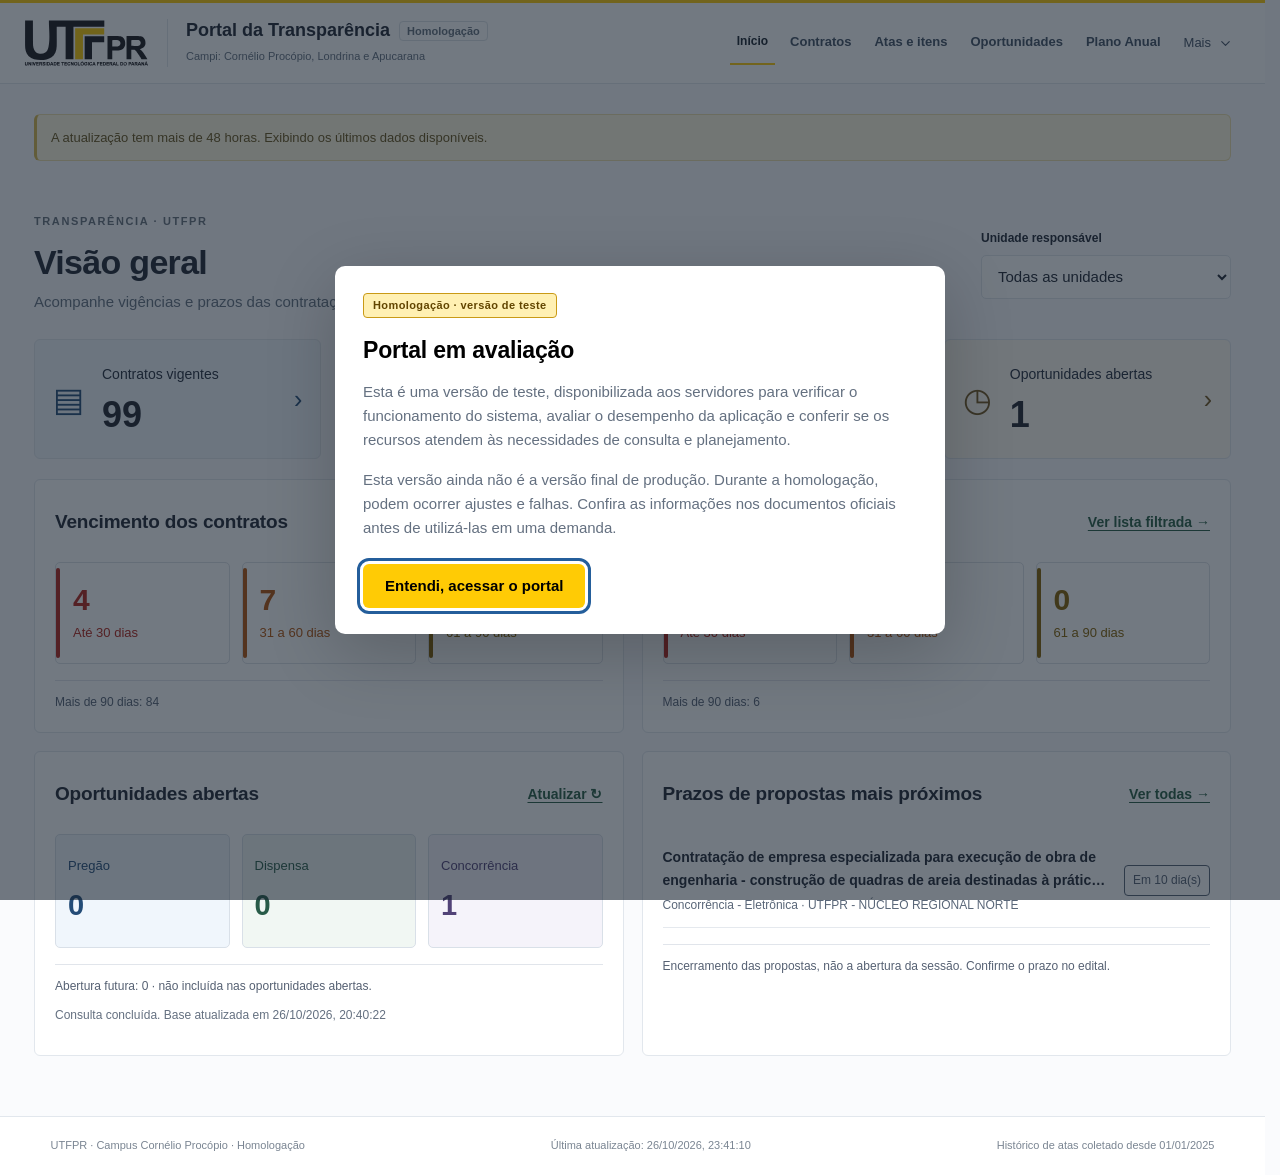
==== index.html @ 3ad5e9ea "Update index.html" ====
<!DOCTYPE html>
<html lang="pt-BR">

<head>
    <!-- URL HTTPS do Worker, sem barra final; deixe vazio até configurar. -->
    <meta name="central-contratos-api" content="https://utfpr-central-contratos.matheusfernandomollon.workers.dev">
    <title>Portal da Transparência · UTFPR</title>
    <base target="_top">
    <meta charset="utf-8">
    <meta name="viewport" content="width=device-width, initial-scale=1">
    <link rel="stylesheet" href="./styles.css?v=20261027-checkpoint6">
    <style id="officialDataNoticeStyle">
        /* Avisos dos dados oficiais; erros e indicadores de consulta preservam seus estados. */
        #notice.notice:not(.error):not(.query-error):not(.query-loading) {
            background: #fff8df;
            color: #68531b;
            border: 1px solid #efdfaa;
            border-left: 3px solid #d9b74b;
            border-radius: 6px;
            padding: 12px 14px;
            line-height: 1.65
        }
    </style>
</head>

<body data-tela="inicio">
    <a class="skip" href="#principal">Ir para o conteúdo</a>
    <header class="header">
        <div class="brand">
            <svg xmlns="http://www.w3.org/2000/svg" version="1.1" width="190" height="76" class="utfpr-logo" role="img"
                aria-label="UTFPR — Universidade Tecnológica Federal do Paraná" viewBox="0 0 1024 407"
                style="max-width:100%;height:auto">
                <path
                    d="M0 0 C21.12 0 42.24 0 64 0 C64.01 5.98 64.03 11.97 64.04 18.13 C64.09 37.36 64.16 56.58 64.23 75.8 C64.24 78.79 64.25 81.78 64.26 84.78 C64.26 85.37 64.27 85.97 64.27 86.58 C64.3 96.19 64.33 105.79 64.35 115.4 C64.37 125.28 64.41 135.16 64.45 145.04 C64.47 150.58 64.49 156.12 64.5 161.66 C64.5 166.89 64.52 172.12 64.55 177.35 C64.56 179.26 64.57 181.16 64.57 183.06 C64.55 209.56 67.74 236.63 86.59 256.74 C93.27 262.99 101.33 266.38 110 269 C110.37 269.11 110.37 269.11 112.25 269.69 C130.16 274.17 149.7 271.15 165.5 261.93 C181.56 251.99 187.47 233.65 191.66 216.27 C206.87 145.8 194.64 72.1 195 0 C344.82 0 494.64 0 649 0 C649 16.5 649 33 649 50 C565.51 50 482.02 50 396 50 C396 138.11 396 226.22 396 317 C374.88 317 353.76 317 332 317 C332 228.89 332 140.78 332 50 C307.91 50 283.82 50 259 50 C259.05 61.84 259.09 73.67 259.14 85.87 C259.16 93.41 259.18 100.96 259.2 108.5 C259.22 120.44 259.25 132.39 259.3 144.34 C259.34 153.04 259.37 161.75 259.38 170.45 C259.38 175.05 259.39 179.65 259.42 184.24 C259.64 219.83 258.09 254.89 235 284 C234.4 284.77 233.79 285.54 233.17 286.34 C213.99 309.35 182.03 319.19 153.12 321.82 C145.51 322.26 137.88 322.24 130.25 322.25 C129.33 322.25 128.42 322.25 127.47 322.25 C90.7 322.21 55.57 315 27.81 289.31 C4.62 264.9 -0.34 231.36 -0.23 199.12 C-0.23 196.94 -0.23 194.76 -0.23 192.59 C-0.23 187.92 -0.22 183.26 -0.21 178.59 C-0.2 171.85 -0.19 165.1 -0.19 158.36 C-0.18 147.41 -0.17 136.47 -0.15 125.52 C-0.13 114.9 -0.12 104.28 -0.11 93.65 C-0.11 93 -0.11 92.34 -0.11 91.66 C-0.11 88.37 -0.1 85.08 -0.1 81.78 C-0.08 54.52 -0.04 27.26 0 0 Z "
                    fill="#19161A" transform="translate(9,20)" />
                <path
                    d="M0 0 C78.54 0 157.08 0 238 0 C238 16.83 238 33.66 238 51 C180.58 51 123.16 51 64 51 C64 117.99 64 184.98 64 254 C42.88 254 21.76 254 0 254 C0 170.18 0 86.36 0 0 Z "
                    fill="#FECC00" transform="translate(419,83)" />
                <path
                    d="M0 0 C124.86 0 124.86 0 141.09 14.93 C153.24 28.07 155.67 43.57 155.13 60.69 C154.38 73.82 147.65 85.26 138 94 C130.56 99.33 122.78 102.41 114 105 C112 105.65 110 106.33 108 107 C108.53 107.33 109.07 107.66 109.62 108 C128.76 120.21 139.24 138.1 151 157 C151.93 158.49 152.87 159.99 153.8 161.48 C155.04 163.46 156.27 165.43 157.5 167.41 C159.51 170.64 161.54 173.84 163.61 177.02 C164.04 177.67 164.46 178.32 164.89 178.99 C165.69 180.21 166.5 181.44 167.31 182.66 C170 186.78 170 186.78 170 189 C163.58 189.25 157.16 189.43 150.73 189.55 C148.55 189.6 146.36 189.67 144.18 189.75 C125.01 190.5 125.01 190.5 121.11 186.94 C119.29 184.35 118.12 181.95 117 179 C116.32 177.92 115.6 176.85 114.85 175.82 C114.26 174.93 113.67 174.04 113.06 173.12 C112.73 172.62 112.39 172.12 112.05 171.6 C110.44 169.18 108.84 166.76 107.24 164.34 C105.17 161.22 103.09 158.11 101 155 C100.45 154.19 99.91 153.37 99.35 152.53 C74.96 116.27 74.96 116.27 60 112 C53.07 111.67 46.14 111.34 39 111 C39 136.74 39 162.48 39 189 C26.13 189 13.26 189 0 189 C0 126.63 0 64.26 0 0 Z M39 33 C39 48.51 39 64.02 39 80 C46.61 80.04 54.22 80.08 62.06 80.12 C64.43 80.14 66.8 80.16 69.24 80.18 C100.29 80.33 100.29 80.33 109.83 72.5 C114.67 67.39 115.74 61.92 116 55 C115.52 48.23 113.9 42.41 108.65 37.82 C101.08 32.28 92.58 32.73 83.63 32.8 C82.34 32.81 81.05 32.81 79.76 32.81 C76.38 32.82 73.01 32.84 69.63 32.86 C65.57 32.89 61.51 32.9 57.45 32.91 C51.3 32.93 45.15 32.97 39 33 Z "
                    fill="#19161A" transform="translate(840,147)" />
                <path
                    d="M0 0 C52.8 0 105.6 0 160 0 C160 16.5 160 33 160 50 C127 50 94 50 60 50 C60 95.87 60 141.74 60 189 C40.2 189 20.4 189 0 189 C0 126.63 0 64.26 0 0 Z "
                    fill="#19171B" transform="translate(497,148)" />
                <path
                    d="M0 0 C113.25 0 113.25 0 130.69 16.25 C144.37 30.69 145.66 48.33 145.24 67.11 C144.73 82.21 136.84 94.83 126 105 C107.44 119.58 84.36 118.3 62 118.12 C54.41 118.08 46.82 118.04 39 118 C39 141.43 39 164.86 39 189 C26.13 189 13.26 189 0 189 C0 126.63 0 64.26 0 0 Z M39 33 C39 50.49 39 67.98 39 86 C88.33 86.44 88.33 86.44 98.82 77.43 C103.71 72.33 106.04 66.02 106.38 59 C105.99 51.33 103.28 45.3 98.03 39.73 C90.29 33.13 80.92 32.85 71.23 32.9 C70.41 32.9 69.59 32.9 68.74 32.91 C65.7 32.91 62.66 32.92 59.62 32.94 C52.82 32.96 46.01 32.98 39 33 Z "
                    fill="#19161A" transform="translate(684,147)" />
                <path
                    d="M0 0 C2.54 -0.04 5.07 -0.08 7.69 -0.12 C8.48 -0.14 9.27 -0.16 10.08 -0.18 C14.16 -0.21 17.31 0.04 21 2 C23.28 4.28 23.32 4.73 23.38 7.81 C23.3 12.15 22.02 13.98 19 17 C20.98 19.97 22.96 22.94 25 26 C28.9 17.43 32.44 8.72 36 0 C37.98 0 39.96 0 42 0 C53 23.1 53 23.1 53 28 C50.69 28 48.38 28 46 28 C45.84 27.01 45.84 27.01 45 22 C41.37 22.33 37.74 22.66 34 23 C33.34 24.65 32.68 26.3 32 28 C22.33 29.21 22.33 29.21 18 28 C15.47 25.61 14.1 23.38 12.53 20.29 C11 18 11 18 6 17 C6 20.63 6 24.26 6 28 C4.02 28 2.04 28 0 28 C0 18.76 0 9.52 0 0 Z M6 6 C6 7.98 6 9.96 6 12 C9.3 12 12.6 12 16 12 C16.38 10.34 16.71 8.68 17 7 C16 6 16 6 13.71 5.9 C12.8 5.91 11.88 5.93 10.94 5.94 C10.02 5.95 9.1 5.96 8.15 5.96 C7.44 5.98 6.73 5.99 6 6 Z M38 9 C37.34 11.64 36.68 14.28 36 17 C37.98 17 39.96 17 42 17 C41.48 14.24 40.89 11.67 40 9 C39.34 9 38.68 9 38 9 Z "
                    fill="#19161A" transform="translate(700,359)" />
                <path
                    d="M0 0 C2.54 -0.04 5.07 -0.08 7.69 -0.12 C8.48 -0.14 9.27 -0.16 10.08 -0.18 C14.16 -0.21 17.31 0.04 21 2 C23.01 4.46 23.14 6.44 22.88 9.5 C22.43 13.46 21.27 13.73 18 17 C20.31 19.97 22.62 22.94 25 26 C25.3 25.25 25.6 24.5 25.9 23.72 C27.01 20.94 28.11 18.16 29.22 15.37 C29.7 14.17 30.17 12.96 30.65 11.76 C31.34 10.03 32.03 8.3 32.71 6.57 C33.13 5.52 33.54 4.48 33.97 3.41 C35 1 35 1 36 0 C38 -0.04 40 -0.04 42 0 C43.57 3.83 45.14 7.65 46.7 11.48 C47.23 12.78 47.77 14.09 48.3 15.39 C49.07 17.26 49.83 19.13 50.59 21 C50.83 21.58 51.07 22.17 51.32 22.77 C53 26.89 53 26.89 53 28 C50.69 28 48.38 28 46 28 C45.34 26.02 44.68 24.04 44 22 C40.37 22 36.74 22 33 22 C32.84 22.82 32.84 22.82 32 27 C29.85 29.15 26.05 28.65 23.15 28.75 C19.66 28.64 18.14 28.12 15.5 25.8 C13.44 23.06 13.44 23.06 11.68 20.29 C10 18 10 18 6 17 C6 20.63 6 24.26 6 28 C4.02 28 2.04 28 0 28 C0 18.76 0 9.52 0 0 Z M6 6 C6 7.98 6 9.96 6 12 C7.46 12.05 8.92 12.09 10.38 12.12 C10.78 12.14 10.78 12.14 12.84 12.2 C15 12 15 12 17 10 C16.67 8.68 16.34 7.36 16 6 C12.7 6 9.4 6 6 6 Z M38 8 C37.01 10.97 36.02 13.94 35 17 C37.31 17 39.62 17 42 17 C41.01 14.03 40.02 11.06 39 8 C38.67 8 38.34 8 38 8 Z "
                    fill="#19161A" transform="translate(907,359)" />
                <path
                    d="M0 0 C2.54 -0.04 5.07 -0.08 7.69 -0.12 C8.48 -0.14 9.27 -0.16 10.08 -0.18 C14.16 -0.21 17.31 0.04 21 2 C23.01 4.46 23.14 6.44 22.88 9.5 C22.47 13.06 20.58 14.64 18 17 C18.51 17.71 19.01 18.42 19.53 19.15 C20.18 20.07 20.83 20.99 21.5 21.94 C22.15 22.85 22.8 23.77 23.47 24.71 C25 27 25 27 25 28 C22.16 28.58 19.81 28.77 17 28 C15.12 25.85 13.85 23.69 12.52 21.16 C11 19 11 19 6 17 C6 20.63 6 24.26 6 28 C4.02 28 2.04 28 0 28 C0 18.76 0 9.52 0 0 Z M6 6 C6 7.98 6 9.96 6 12 C8.97 12 11.94 12 15 12 C15.66 10.68 16.32 9.36 17 8 C16.67 7.34 16.34 6.68 16 6 C12.7 6 9.4 6 6 6 Z "
                    fill="#1A161A" transform="translate(125,359)" />
                <path
                    d="M0 0 C6 0 6 0 7.6 1.47 C7.79 1.8 7.79 1.8 8.77 3.5 C9.21 4.22 9.64 4.94 10.08 5.69 C10.51 6.45 10.94 7.21 11.38 8 C11.82 8.76 12.27 9.53 12.74 10.31 C13.85 12.2 14.93 14.1 16 16 C16.33 10.72 16.66 5.44 17 0 C18.65 0 20.3 0 22 0 C22 9.24 22 18.48 22 28 C16 28 16 28 14.49 26.71 C14.15 26.13 13.8 25.54 13.45 24.94 C13.06 24.31 12.67 23.67 12.27 23.02 C11.89 22.36 11.52 21.69 11.12 21 C10.72 20.33 10.32 19.66 9.91 18.98 C8.92 17.33 7.96 15.67 7 14 C6.67 18.62 6.34 23.24 6 28 C4.02 28 2.04 28 0 28 C0 18.76 0 9.52 0 0 Z "
                    fill="#19161A" transform="translate(962,359)" />
                <path
                    d="M0 0 C6 0 6 0 7.51 1.38 C7.85 2.01 8.2 2.63 8.55 3.28 C8.94 3.96 9.33 4.63 9.73 5.33 C10.11 6.05 10.48 6.76 10.88 7.5 C11.28 8.22 11.68 8.93 12.09 9.67 C13.08 11.43 14.04 13.22 15 15 C15.33 10.05 15.66 5.1 16 0 C17.98 0 19.96 0 22 0 C22 9.24 22 18.48 22 28 C20.02 28 18.04 28 16 28 C13.99 25.99 13.99 25.99 12.31 23.31 C11.75 22.44 11.19 21.57 10.61 20.68 C9.07 18.12 7.54 15.56 6 13 C5.67 17.95 5.34 22.9 5 28 C3.35 28 1.7 28 0 28 C0 18.76 0 9.52 0 0 Z "
                    fill="#19161A" transform="translate(384,359)" />
                <path
                    d="M0 0 C2.54 2.38 3.18 4.53 4 7.88 C-1.53 8.25 -1.53 8.25 -3.94 6.31 C-6.36 4.62 -6.93 4.77 -9.75 5.19 C-10.82 5.41 -11.89 5.64 -13 5.88 C-15.06 9.76 -15.3 12.82 -14.6 17.07 C-14 18.88 -14 18.88 -11.88 20.94 C-8.1 22.17 -5.86 21.71 -2 20.88 C-2 19.56 -2 18.24 -2 16.88 C-3.98 16.88 -5.96 16.88 -8 16.88 C-8 15.23 -8 13.57 -8 11.88 C-4.04 11.88 -0.08 11.88 4 11.88 C4 15.83 4 19.8 4 23.88 C-2.1 27.3 -5.86 28.99 -12.85 27.47 C-16.62 26.25 -18.5 24.65 -20.44 21.19 C-22.77 15.71 -22.81 11.22 -20.88 5.62 C-15.74 -1.9 -8.36 -3.13 0 0 Z "
                    fill="#19161A" transform="translate(515,360.125)" />
                <path
                    d="M0 0 C14 0 14 0 20 3 C23.83 7.23 24.29 11.21 24.22 16.71 C23.82 20.85 22.31 23.61 19.44 26.65 C15.77 28.68 12.36 28.32 8.25 28.19 C5.53 28.13 2.8 28.06 0 28 C0 18.76 0 9.52 0 0 Z M6 6 C6 11.61 6 17.22 6 23 C12.84 23.2 12.84 23.2 15 23 C18.09 19.91 17.96 16.25 18 12 C16.76 7.76 16.76 7.76 15 6 C12 5.86 9.01 5.96 6 6 Z "
                    fill="#19171A" transform="translate(647,359)" />
                <path
                    d="M0 0 C3.23 1.48 5.72 3.27 8 6 C9.66 10.98 10.08 16.92 8.32 21.95 C6.01 25.75 3.1 27.55 -1 29 C-6.01 29.64 -9.23 29 -13.49 26.25 C-16.62 23.66 -17.77 20.8 -18.28 16.82 C-18.49 11.84 -17.92 8.19 -15 4 C-10.73 -0.39 -5.9 -0.92 0 0 Z M-10 7 C-12.32 10.76 -12.16 13.99 -11.47 18.2 C-10.83 20.63 -10.16 21.69 -8 23 C-5.18 23.94 -3.64 24.22 -0.81 23.25 C1.12 21.92 1.89 21.05 3 19 C3.65 15.34 3.92 11.59 2.02 8.3 C0.19 6.34 -1.43 5.12 -4.06 4.56 C-6.42 5.09 -8.01 5.6 -10 7 Z "
                    fill="#19161A" transform="translate(428,359)" />
                <path
                    d="M0 0 C14 0 14 0 20 3 C23.84 8.12 23.7 13.79 23 20 C21.42 23.79 19.55 25.96 16 28 C13.24 28.36 10.53 28.28 7.75 28.19 C5.19 28.13 2.63 28.06 0 28 C0 18.76 0 9.52 0 0 Z M6 6 C6 11.61 6 17.22 6 23 C14 23 14 23 16 21.56 C17.83 16.88 17.83 12.12 16 7.44 C14 6 14 6 6 6 Z "
                    fill="#19161A" transform="translate(244,359)" />
                <path
                    d="M0 0 C3.21 2.82 4.88 5.48 5.46 9.75 C5.45 10.76 5.45 11.77 5.44 12.81 C5.45 13.82 5.45 14.83 5.46 15.88 C4.93 19.78 3.47 22.36 0.74 25.18 C-3.4 28.05 -6.97 28.63 -11.94 27.81 C-15.29 26.83 -17.49 25.35 -19.75 22.62 C-22.38 16.39 -22.46 11.15 -20 4.8 C-16.03 -2.63 -7.2 -2.91 0 0 Z M-13.94 5.81 C-15.55 9.19 -16.28 12.96 -15.6 16.67 C-14.34 19.68 -12.9 20.83 -10.06 22.38 C-6.94 22.81 -6.94 22.81 -4.12 21.56 C-1.75 19.66 -1.07 18.8 -0.66 15.82 C-0.4 9.75 -0.4 9.75 -1.91 7.11 C-3.74 5.16 -5.36 3.93 -8 3.38 C-10.3 3.89 -11.93 4.55 -13.94 5.81 Z "
                    fill="#19161A" transform="translate(836.9375,360.1875)" />
                <path
                    d="M0 0 C14 0 14 0 20 3 C23.84 8.12 23.7 13.79 23 20 C21.42 23.79 19.55 25.96 16 28 C13.24 28.36 10.53 28.28 7.75 28.19 C5.19 28.13 2.63 28.06 0 28 C0 18.76 0 9.52 0 0 Z M6 6 C6 11.61 6 17.22 6 23 C14 23 14 23 15.98 21.84 C17.38 19.31 17.4 17.39 17.38 14.5 C17.38 13.54 17.39 12.58 17.4 11.59 C17 9 17 9 15.98 7.16 C14 6 14 6 6 6 Z "
                    fill="#19161A" transform="translate(789,359)" />
                <path
                    d="M0 0 C3.23 1.48 5.72 3.27 8 6 C9.66 10.98 10.08 16.92 8.32 21.95 C6.01 25.75 3.1 27.55 -1 29 C-6.02 29.82 -9.71 28.83 -14 26 C-17.49 21.91 -17.99 17.23 -18 12 C-17.56 7.95 -16.52 5.49 -13.5 2.62 C-8.93 -0.35 -5.39 -0.53 0 0 Z M-11 9 C-12.21 12.96 -12.38 15.98 -10.94 19.88 C-8.45 22.6 -6.61 23.34 -3 24 C0.08 23.06 1.48 21.79 3 19 C3.65 15.35 3.9 11.61 2.05 8.3 C0.06 6.11 -1.68 5.07 -4.56 4.44 C-7.93 5.21 -9.01 6.16 -11 9 Z "
                    fill="#1A161A" transform="translate(481,359)" />
                <path
                    d="M0 0 C14 0 14 0 19 3 C22.77 7.31 23.29 11.17 23.22 16.71 C22.82 20.86 21.32 23.63 18.41 26.65 C14.88 28.63 11.71 28.32 7.75 28.19 C5.19 28.13 2.63 28.06 0 28 C0 18.76 0 9.52 0 0 Z M6 6 C6 11.61 6 17.22 6 23 C14 23 14 23 16 21.56 C17.83 16.88 17.83 12.12 16 7.44 C14 6 14 6 6 6 Z "
                    fill="#19171A" transform="translate(189,359)" />
                <path
                    d="M0 0 C6 0 6 0 7.6 1.56 C7.99 2.27 8.37 2.98 8.77 3.72 C9.21 4.49 9.64 5.25 10.08 6.04 C10.51 6.85 10.94 7.66 11.38 8.5 C11.6 8.91 11.6 8.91 12.74 10.96 C13.85 12.96 14.93 14.98 16 17 C16.33 11.39 16.66 5.78 17 0 C18.65 0 20.3 0 22 0 C22 9.24 22 18.48 22 28 C20.02 28 18.04 28 16 28 C13.99 25.99 13.99 25.99 12.31 23.31 C11.75 22.44 11.19 21.57 10.61 20.68 C9.07 18.12 7.54 15.56 6 13 C5.67 17.95 5.34 22.9 5 28 C3.35 28 1.7 28 0 28 C0 18.76 0 9.52 0 0 Z "
                    fill="#19161A" transform="translate(36,359)" />
                <path
                    d="M0 0 C6.93 0 13.86 0 21 0 C21 1.98 21 3.96 21 6 C16.05 6 11.1 6 6 6 C6 7.65 6 9.3 6 11 C10.62 11 15.24 11 20 11 C20 12.65 20 14.3 20 16 C15.38 16 10.76 16 6 16 C6 18.31 6 20.62 6 23 C11.28 23 16.56 23 22 23 C22 24.65 22 26.3 22 28 C14.74 28 7.48 28 0 28 C0 18.76 0 9.52 0 0 Z "
                    fill="#1A171B" transform="translate(271,359)" />
                <path
                    d="M0 0 C6.93 0 13.86 0 21 0 C21 1.98 21 3.96 21 6 C16.05 6 11.1 6 6 6 C6 7.65 6 9.3 6 11 C10.62 11 15.24 11 20 11 C20 12.65 20 14.3 20 16 C15.38 16 10.76 16 6 16 C6 18.31 6 20.62 6 23 C10.95 23 15.9 23 21 23 C21 24.65 21 26.3 21 28 C14.07 28 7.14 28 0 28 C0 18.76 0 9.52 0 0 Z "
                    fill="#1A171A" transform="translate(675,359)" />
                <path
                    d="M0 0 C6.93 0 13.86 0 21 0 C21 1.98 21 3.96 21 6 C16.05 6 11.1 6 6 6 C6 7.65 6 9.3 6 11 C10.62 11 15.24 11 20 11 C20 12.65 20 14.3 20 16 C15.38 16 10.76 16 6 16 C6 18.31 6 20.62 6 23 C10.95 23 15.9 23 21 23 C21 24.65 21 26.3 21 28 C14.07 28 7.14 28 0 28 C0 18.76 0 9.52 0 0 Z "
                    fill="#1A171A" transform="translate(622,359)" />
                <path
                    d="M0 0 C6.6 0 13.2 0 20 0 C20 1.98 20 3.96 20 6 C15.38 6 10.76 6 6 6 C6 7.65 6 9.3 6 11 C10.29 11 14.58 11 19 11 C19 12.65 19 14.3 19 16 C14.71 16 10.42 16 6 16 C6 18.31 6 20.62 6 23 C10.95 23 15.9 23 21 23 C21 24.65 21 26.3 21 28 C14.07 28 7.14 28 0 28 C0 18.76 0 9.52 0 0 Z "
                    fill="#1A171B" transform="translate(331,359)" />
                <path
                    d="M0 0 C2.28 1.4 2.89 2.61 3.8 5.1 C3.8 6.09 3.8 7.08 3.8 8.1 C0.93 8.29 0.93 8.29 -2.2 8.1 C-2.87 7.1 -3.53 6.1 -4.2 5.1 C-7.32 4.91 -7.32 4.91 -10.2 5.1 C-10.53 6.09 -10.86 7.08 -11.2 8.1 C-10.46 8.26 -9.73 8.42 -8.97 8.58 C1.4 11.06 1.4 11.06 4.8 16.1 C5.43 19.1 5.43 19.1 4.8 22.1 C2.9 24.71 0.7 26.65 -2.2 28.1 C-6.12 28.55 -9.35 28.46 -13.01 26.91 C-15.49 24.86 -16.8 22.98 -18.2 20.1 C-18.2 19.44 -18.2 18.78 -18.2 18.1 C-16.22 17.77 -14.24 17.44 -12.2 17.1 C-11.97 17.74 -11.75 18.38 -11.51 19.04 C-10.2 21.1 -10.2 21.1 -7.76 21.85 C-5.2 22.1 -5.2 22.1 -2.2 22.1 C-2.53 20.45 -2.86 18.8 -3.2 17.1 C-3.54 17.02 -3.54 17.02 -5.25 16.62 C-13.45 14.47 -13.45 14.47 -15.89 11.85 C-17.37 8.74 -17.61 7.01 -16.86 3.68 C-16.2 2.1 -16.2 2.1 -14.2 0.16 C-9.53 -1.49 -4.65 -1.9 0 0 Z "
                    fill="#1A161A" transform="translate(169.19921875,359.8984375)" />
                <path
                    d="M0 0 C6.6 0 13.2 0 20 0 C20 1.98 20 3.96 20 6 C15.05 6 10.1 6 5 6 C5 7.65 5 9.3 5 11 C9.62 11 14.24 11 19 11 C19 12.65 19 14.3 19 16 C14.38 16 9.76 16 5 16 C5 18.31 5 20.62 5 23 C10.28 23 15.56 23 21 23 C21 24.65 21 26.3 21 28 C14.07 28 7.14 28 0 28 C0 18.76 0 9.52 0 0 Z "
                    fill="#1A171B" transform="translate(100,359)" />
                <path
                    d="M0 0 C1.98 0 3.96 0 6 0 C10.07 9.21 13.73 18.48 17 28 C14.69 28 12.38 28 10 28 C9.34 26.35 8.68 24.7 8 23 C4.7 23 1.4 23 -2 23 C-2.33 23.82 -2.33 23.82 -4 28 C-6.31 28 -8.62 28 -11 28 C-7.52 18.58 -3.95 9.23 0 0 Z M2 9 C0.74 11.91 0 13.8 0 17 C1.98 17 3.96 17 6 17 C5.72 15.85 5.42 14.71 5.12 13.56 C4.96 12.92 4.8 12.29 4.63 11.63 C4 10 4 10 2 9 Z "
                    fill="#19161A" transform="translate(570,359)" />
                <path
                    d="M0 0 C2.31 0 4.62 0 7 0 C8.43 3.5 9.85 7.01 11.27 10.52 C11.76 11.71 12.24 12.9 12.73 14.09 C13.43 15.81 14.12 17.52 14.81 19.24 C15.23 20.27 15.65 21.3 16.08 22.36 C17 25 17 25 17 28 C15.02 28 13.04 28 11 28 C10.34 26.02 9.68 24.04 9 22 C5.37 22 1.74 22 -2 22 C-2.66 23.98 -3.32 25.96 -4 28 C-5.98 28 -7.96 28 -10 28 C-7.46 18.38 -3.68 9.23 0 0 Z M3 8 C2.01 10.97 1.02 13.94 0 17 C2.31 17 4.62 17 7 17 C6.01 14.03 5.02 11.06 4 8 C3.67 8 3.34 8 3 8 Z "
                    fill="#19161A" transform="translate(887,359)" />
                <path
                    d="M0 0 C2.31 0 4.62 0 7 0 C8.57 3.83 10.14 7.65 11.7 11.48 C12.23 12.78 12.77 14.09 13.3 15.39 C14.07 17.26 14.83 19.13 15.59 21 C15.71 21.29 15.71 21.29 16.32 22.77 C18 26.89 18 26.89 18 28 C15.69 28 13.38 28 11 28 C10.34 26.35 9.68 24.7 9 23 C5.37 22.67 1.74 22.34 -2 22 C-2.66 23.98 -3.32 25.96 -4 28 C-5.98 28 -7.96 28 -10 28 C-7.91 21.59 -5.66 15.26 -3.31 8.94 C-2.99 8.07 -2.67 7.21 -2.34 6.31 C-1.56 4.21 -0.78 2.1 0 0 Z M3 8 C2.01 10.97 1.02 13.94 0 17 C2.31 17 4.62 17 7 17 C6.01 14.03 5.02 11.06 4 8 C3.67 8 3.34 8 3 8 Z "
                    fill="#19161A" transform="translate(997,359)" />
                <path
                    d="M0 0 C1.98 0 3.96 0 6 0 C17 23.1 17 23.1 17 28 C14.69 28 12.38 28 10 28 C9.67 26.02 9.34 24.04 9 22 C5.37 22.33 1.74 22.66 -2 23 C-2.33 23.82 -2.33 23.82 -4 28 C-5.98 28 -7.96 28 -10 28 C-9.36 24.28 -8.32 20.98 -6.93 17.48 C-6.73 16.97 -6.73 16.97 -5.71 14.38 C-5.29 13.33 -4.87 12.27 -4.44 11.19 C-4.01 10.1 -3.58 9.02 -3.15 7.93 C-2.1 5.29 -1.05 2.64 0 0 Z M3 9 C0 14.75 0 14.75 0 17 C1.98 17 3.96 17 6 17 C5.25 11.25 5.25 11.25 3 9 Z "
                    fill="#19161A" transform="translate(224,359)" />
                <path
                    d="M0 0 C1.98 0 3.96 0 6 0 C6.03 0.6 6.05 1.19 6.08 1.8 C6.19 4.49 6.31 7.18 6.44 9.88 C6.48 10.81 6.52 11.75 6.56 12.71 C6.6 13.61 6.64 14.51 6.68 15.43 C6.72 16.26 6.76 17.08 6.79 17.94 C7 20 7 20 8 22 C10.97 23.09 11.88 23.04 15 22 C16.09 17.42 16.32 12.87 16.56 8.19 C16.61 7.4 16.65 6.61 16.69 5.8 C16.8 3.87 16.9 1.93 17 0 C18.65 0 20.3 0 22 0 C22.12 3.92 22.19 7.83 22.25 11.75 C22.28 12.86 22.32 13.97 22.35 15.12 C22.36 16.19 22.38 17.26 22.39 18.36 C22.41 19.34 22.43 20.33 22.45 21.34 C21.87 24.73 20.63 25.86 18 28 C14.55 29.73 10.78 29.36 7 29 C3.71 27.67 2.43 26.89 0.88 23.7 C-0.03 20.92 -0.23 18.83 -0.2 15.92 C-0.19 14.99 -0.18 14.06 -0.18 13.1 C-0.16 12.14 -0.14 11.18 -0.12 10.19 C-0.12 9.21 -0.11 8.23 -0.1 7.22 C-0.07 4.81 -0.04 2.41 0 0 Z "
                    fill="#19161A" transform="translate(8,359)" />
                <path
                    d="M0 0 C14 0 14 0 20 3 C21.6 6.2 21.4 9.49 21 13 C19.26 16.24 18.53 16.82 15 18 C13.44 18.07 11.87 18.09 10.31 18.06 C8.89 18.04 7.47 18.02 6 18 C6 21.3 6 24.6 6 28 C4.02 28 2.04 28 0 28 C0 18.76 0 9.52 0 0 Z M6 6 C6 8.31 6 10.62 6 13 C12.43 13.29 12.43 13.29 15 11 C14.67 9.35 14.34 7.7 14 6 C11.36 6 8.72 6 6 6 Z "
                    fill="#19161A" transform="translate(857,359)" />
                <path
                    d="M0 0 C2.5 1.28 4.33 2.74 6 5 C6.38 7.31 6.38 7.31 6 9 C3.75 9.75 3.75 9.75 1 10 C0.36 9.34 -0.28 8.68 -0.94 8 C-1.62 7.34 -2.3 6.68 -3 6 C-6.19 6.12 -6.19 6.12 -9 7 C-10.29 9.57 -10.24 11.57 -10.31 14.44 C-10.35 15.41 -10.39 16.37 -10.43 17.37 C-10 20 -10 20 -8.14 21.89 C-6 23 -6 23 -3.38 22.38 C-1.11 21.06 -0.15 20.3 1 18 C2.98 18.33 4.96 18.66 7 19 C4.84 25.36 4.84 25.36 1.38 28 C-2.72 29.63 -6.85 29.25 -11 28 C-14.15 26.09 -15.74 23.53 -17.38 20.25 C-18.43 14.74 -18.2 9.43 -15.19 4.56 C-11 -0.34 -6.2 -1.06 0 0 Z "
                    fill="#1A161B" transform="translate(551,359)" />
                <path
                    d="M0 0 C2.51 1.27 4.33 2.74 6 5 C6.38 7.31 6.38 7.31 6 9 C4.02 9.33 2.04 9.66 0 10 C-0.33 9.01 -0.66 8.02 -1 7 C-3.81 6.31 -3.81 6.31 -7 6 C-9.08 7.51 -9.86 8.71 -11 11 C-10.91 13.09 -10.91 13.09 -10.62 15.5 C-10.58 15.9 -10.58 15.9 -10.35 17.91 C-10 20 -10 20 -9 22 C-6.75 22.94 -6.75 22.94 -4 23 C-2.61 21.8 -1.47 20.47 -0.27 19.08 C1 18 1 18 3.81 18.19 C4.53 18.46 5.26 18.72 6 19 C5.67 21.93 5.14 23.79 3.5 26.25 C-0.15 28.81 -3.59 29.2 -8 29 C-12.18 27.9 -14.71 25.61 -17 22 C-18.47 16.11 -18.45 10.56 -16 5 C-10.98 0.23 -6.81 -1.03 0 0 Z "
                    fill="#19161A" transform="translate(373,359)" />
                <path
                    d="M0 0 C2.31 0 4.62 0 7 0 C8.98 5.94 10.96 11.88 13 18 C15.41 12.03 17.77 6.04 20 0 C21.98 0 23.96 0 26 0 C25.34 6.12 23.08 11.64 20.94 17.38 C20.56 18.4 20.18 19.42 19.79 20.47 C18.87 22.98 17.94 25.49 17 28 C14.69 28 12.38 28 10 28 C7.21 21.52 4.57 15.01 2.19 8.38 C2.08 8.07 2.08 8.07 1.52 6.55 C0 2.25 0 2.25 0 0 Z "
                    fill="#19161A" transform="translate(71,359)" />
                <path
                    d="M0 0 C6.27 0 12.54 0 19 0 C19 1.98 19 3.96 19 6 C14.71 6 10.42 6 6 6 C6 7.98 6 9.96 6 12 C9.63 12 13.26 12 17 12 C17 13.65 17 15.3 17 17 C13.37 17 9.74 17 6 17 C6 20.63 6 24.26 6 28 C4.02 28 2.04 28 0 28 C0 18.76 0 9.52 0 0 Z "
                    fill="#1A171B" transform="translate(599,359)" />
                <path
                    d="M0 0 C7.59 0 15.18 0 23 0 C23 1.98 23 3.96 23 6 C20.03 6 17.06 6 14 6 C14 13.26 14 20.52 14 28 C12.35 28 10.7 28 9 28 C9 20.74 9 13.48 9 6 C6.03 6 3.06 6 0 6 C0 4.02 0 2.04 0 0 Z "
                    fill="#1A171A" transform="translate(305,359)" />
                <path
                    d="M0 0 C1.98 0 3.96 0 6 0 C6 7.26 6 14.52 6 22 C10.62 22 15.24 22 20 22 C20 23.65 20 25.3 20 27 C13.4 27 6.8 27 0 27 C0 18.09 0 9.18 0 0 Z "
                    fill="#19171B" transform="translate(441,360)" />
                <path
                    d="M0 0 C1.98 0 3.96 0 6 0 C6 7.26 6 14.52 6 22 C10.29 22 14.58 22 19 22 C19 23.65 19 25.3 19 27 C12.73 27 6.46 27 0 27 C0 18.09 0 9.18 0 0 Z "
                    fill="#1A171B" transform="translate(756,360)" />
                <path d="M0 0 C1.98 0 3.96 0 6 0 C6 9.24 6 18.48 6 28 C4.02 28 2.04 28 0 28 C0 18.76 0 9.52 0 0 Z "
                    fill="#1A161A" transform="translate(524,359)" />
                <path d="M0 0 C1.98 0 3.96 0 6 0 C6 9.24 6 18.48 6 28 C4.02 28 2.04 28 0 28 C0 18.76 0 9.52 0 0 Z "
                    fill="#19161A" transform="translate(178,359)" />
                <path d="M0 0 C1.98 0 3.96 0 6 0 C6 9.24 6 18.48 6 28 C4.02 28 2.04 28 0 28 C0 18.76 0 9.52 0 0 Z "
                    fill="#19161A" transform="translate(63,359)" />
                <path
                    d="M0 0 C1.98 0 3.96 0 6 0 C3.62 4.23 3.62 4.23 2 6 C-0.75 6.38 -0.75 6.38 -3 6 C-2.01 4.02 -1.02 2.04 0 0 Z "
                    fill="#19161A" transform="translate(1000,352)" />
                <path
                    d="M0 0 C2.31 0 4.62 0 7 0 C4.62 4.23 4.62 4.23 3 6 C0.25 6.38 0.25 6.38 -2 6 C-1.34 4.02 -0.68 2.04 0 0 Z "
                    fill="#19161A" transform="translate(475,352)" />
            </svg>
            <div class="brand-title">
                <div class="portal-title"><strong>Portal da Transparência</strong><span
                        class="homologacao-badge">Homologação</span></div><span>Campi: Cornélio Procópio, Londrina e
                    Apucarana</span>
            </div>
        </div>
        <nav aria-label="Navegação principal"><button data-view="inicio">Início</button><button
                data-view="contratos">Contratos</button><button data-view="atas">Atas e itens</button><button
                data-view="atas-externas">Atas externas</button><button
                data-view="oportunidades">Oportunidades</button><button data-view="pca">Plano Anual</button><button
                data-view="orientacoes">Orientações</button></nav>
    </header>
    <main id="principal" tabindex="-1">
        <div id="notice" role="status" class="notice">Carregando dados publicados…</div>
        <section id="home" class="dashboard-home">
            <div class="dashboard-heading">
                <div><span class="eyebrow">TRANSPARÊNCIA · UTFPR</span>
                    <h1>Visão geral</h1>
                    <p>Acompanhe vigências e prazos das contratações.</p>
                </div>
                <div class="field"><label for="dashboardUnit">Unidade responsável</label><select id="dashboardUnit">
                        <option value="">Todas as unidades</option>
                        <option value="153176">Regional Norte · 153176</option>
                        <option value="150148">Londrina · 150148</option>
                        <option value="150149">Apucarana · 150149</option>
                    </select></div>
            </div>
            <div class="dashboard-totals">
                <button class="dashboard-total tone-blue" id="dashboardContracts"><span class="dashboard-icon"
                        aria-hidden="true">▤</span><span><span>Contratos vigentes</span><strong
                            id="nContratos">—</strong></span><span aria-hidden="true">›</span></button>
                <button class="dashboard-total tone-green" id="dashboardAtas"><span class="dashboard-icon"
                        aria-hidden="true">☷</span><span><span>Atas vigentes</span><strong
                            id="nAtas">—</strong></span><span aria-hidden="true">›</span></button>
                <button class="dashboard-total tone-purple" id="dashboardItems"><span class="dashboard-icon"
                        aria-hidden="true">▦</span><span><span>Itens em atas vigentes</span><strong
                            id="nItens">—</strong></span><span aria-hidden="true">›</span></button>
                <button class="dashboard-total tone-cream" id="dashboardOpportunities"><span class="dashboard-icon"
                        aria-hidden="true">◷</span><span><span>Oportunidades abertas</span><strong
                            id="dashboardOpenCount">—</strong></span><span aria-hidden="true">›</span></button>
            </div>
            <div class="dashboard-grid">
                <section class="dashboard-panel">
                    <div class="dashboard-panel-title">
                        <h2>Vencimento dos contratos</h2><button id="dashboardAllContracts" class="dashboard-link">Ver
                            lista filtrada →</button>
                    </div>
                    <div id="dashboardContractExpiry" class="dashboard-expiry"></div>
                    <p id="dashboardContractOther" class="dashboard-footnote">Aguardando a base publicada.</p>
                </section>
                <section class="dashboard-panel">
                    <div class="dashboard-panel-title">
                        <h2>Vencimento das atas</h2><button id="dashboardAllAtas" class="dashboard-link">Ver lista
                            filtrada →</button>
                    </div>
                    <div id="dashboardAtaExpiry" class="dashboard-expiry"></div>
                    <p id="dashboardAtaOther" class="dashboard-footnote">Aguardando a base publicada.</p>
                </section>
                <section class="dashboard-panel">
                    <div class="dashboard-panel-title">
                        <h2>Oportunidades abertas</h2><button id="dashboardRefresh" class="dashboard-link">Atualizar
                            ↻</button>
                    </div>
                    <div id="dashboardModalities" class="dashboard-modalities"></div>
                    <p id="dashboardFuture" class="dashboard-footnote">Prazo de propostas em andamento.</p>
                    <p id="dashboardOpportunityStatus" class="hint" role="status">Aguardando consulta ao PNCP.</p>
                </section>
                <section class="dashboard-panel">
                    <div class="dashboard-panel-title">
                        <h2>Prazos de propostas mais próximos</h2><button id="dashboardAllOpportunities"
                            class="dashboard-link">Ver todas →</button>
                    </div>
                    <div id="dashboardDeadlines" class="dashboard-deadlines"></div>
                    <p class="dashboard-footnote">Encerramento das propostas, não a abertura da sessão. Confirme o prazo
                        no edital.</p>
                </section>
            </div>
        </section>

        <section id="catalog" hidden>
            <div class="heading">
                <div><span class="eyebrow">CONSULTA PÚBLICA</span>
                    <h1 id="catalogTitle">Contratos</h1>
                    <p id="catalogSub">Consulte por ano, objeto e fornecedor.</p>
                </div><button id="reload" class="secondary">Recarregar dados</button>
            </div>
            <form id="filters" class="filters">
                <div class="field grow"><label for="query">Buscar por objeto, número ou fornecedor</label><input
                        id="query" type="search" maxlength="160" placeholder="O que você procura?"></div>
                <div class="field"><label for="campus">Câmpus</label><select id="campus">
                        <option value="">Todos os câmpus</option>
                        <option>Cornélio Procópio</option>
                        <option>Londrina</option>
                        <option>Apucarana</option>
                        <option value="Regional Norte">Regional Norte / não identificado</option>
                    </select></div>
                <div class="field"><label for="year">Ano do instrumento</label><select id="year">
                        <option value="">Todos os anos</option>
                    </select></div>
                <div class="field"><label for="status">Situação</label><select id="status">
                        <option value="Vigente">Vigentes</option>
                        <option value="">Todas</option>
                        <option>Encerrado</option>
                        <option>A iniciar</option>
                        <option>Inativo</option>
                        <option>Não confirmada</option>
                    </select></div><button type="submit" class="primary" id="applyFilters">Filtrar</button><button
                    type="button" id="clear" class="secondary">Limpar</button>
            </form>
            <div id="resultCount" class="result-count" aria-live="polite"></div>
            <div id="cards" class="cards"></div>
            <div class="pagination"><button id="prev" class="secondary">← Anterior</button><span
                    id="pageInfo"></span><button id="next" class="secondary">Próxima →</button></div>
        </section>
        <section id="externalAtas" hidden>
            <div class="heading">
                <div><span class="eyebrow">CONSULTA DIRETA AO PNCP</span>
                    <h1>Atas externas</h1>
                    <p>Atas vigentes da esfera federal que permitem adesão. Os resultados não são armazenados neste
                        portal.</p>
                </div>
            </div>
            <form id="externalFilters" class="filters external-filters">
                <div class="field grow"><label for="externalQuery">Palavra-chave</label><input id="externalQuery"
                        type="search" maxlength="160"
                        placeholder="Ex.: mobiliário, ar-condicionado ou material de laboratório"></div>
                <div class="field"><label for="externalType">Tipo de instrumento convocatório</label><select
                        id="externalType">
                        <option value="">Todos</option>
                        <option value="1">Edital</option>
                        <option value="2">Aviso de contratação direta</option>
                        <option value="3">Ato que autoriza a contratação direta</option>
                    </select></div>
                <div class="field"><label for="externalModality">Modalidade da contratação</label><select
                        id="externalModality">
                        <option value="">Todas</option>
                        <option value="1">Leilão — eletrônico</option>
                        <option value="2">Diálogo competitivo</option>
                        <option value="3">Concurso</option>
                        <option value="4">Concorrência — eletrônica</option>
                        <option value="5">Concorrência — presencial</option>
                        <option value="6">Pregão — eletrônico</option>
                        <option value="7">Pregão — presencial</option>
                        <option value="8">Dispensa</option>
                        <option value="9">Inexigibilidade</option>
                        <option value="10">Manifestação de interesse</option>
                        <option value="11">Pré-qualificação</option>
                        <option value="12">Credenciamento</option>
                        <option value="13">Leilão — presencial</option>
                    </select></div>
                <div class="field"><label for="externalUf">UF da unidade responsável</label><select id="externalUf">
                        <option value="">Todas</option>
                        <option value="AC">AC</option>
                        <option value="AL">AL</option>
                        <option value="AP">AP</option>
                        <option value="AM">AM</option>
                        <option value="BA">BA</option>
                        <option value="CE">CE</option>
                        <option value="DF">DF</option>
                        <option value="ES">ES</option>
                        <option value="GO">GO</option>
                        <option value="MA">MA</option>
                        <option value="MT">MT</option>
                        <option value="MS">MS</option>
                        <option value="MG">MG</option>
                        <option value="PA">PA</option>
                        <option value="PB">PB</option>
                        <option value="PR">PR</option>
                        <option value="PE">PE</option>
                        <option value="PI">PI</option>
                        <option value="RJ">RJ</option>
                        <option value="RN">RN</option>
                        <option value="RS">RS</option>
                        <option value="RO">RO</option>
                        <option value="RR">RR</option>
                        <option value="SC">SC</option>
                        <option value="SP">SP</option>
                        <option value="SE">SE</option>
                        <option value="TO">TO</option>
                    </select></div>
                <div class="field"><label for="externalPower">Poder</label><select id="externalPower">
                        <option value="">Todos</option>
                        <option value="E">Executivo</option>
                        <option value="L">Legislativo</option>
                        <option value="J">Judiciário</option>
                    </select></div>
                <div class="external-actions"><button type="submit" id="externalSearch" class="primary">Pesquisar no
                        PNCP</button><button type="button" id="externalClear" class="secondary">Limpar</button></div>
            </form>
            <p id="externalScope" class="external-scope"><strong>Filtros aplicados:</strong> esfera federal · atas
                vigentes · permite adesão · 25 resultados por página.</p>
            <p class="pncp-notice external-pncp-notice">Esta consulta depende diretamente do PNCP, que pode apresentar
                lentidão ou indisponibilidade. Uma falha na pesquisa externa não afeta os contratos e as atas da UTFPR
                publicados neste portal.</p>
            <div id="externalStatus" class="result-count" role="status" aria-live="polite">Aguardando consulta ao PNCP.
            </div>
            <div id="externalCards" class="cards external-cards"></div>
            <div class="pagination"><button id="externalPrev" class="secondary" disabled>← Anterior</button><span
                    id="externalPageInfo"></span><button id="externalNext" class="secondary" disabled>Próxima →</button>
            </div>
        </section>
        <section id="opportunities" hidden>
            <div class="heading">
                <div><span class="eyebrow">OPORTUNIDADES PUBLICADAS</span>
                    <h1>Oportunidades</h1>
                    <p>Dispensas, pregões e concorrências eletrônicas com recebimento de propostas aberto ou programado
                        nos campi da Regional Norte.</p>
                </div><button type="button" id="opportunityReload" class="secondary">Recarregar oportunidades</button>
            </div>
            <form id="opportunityFilters" class="filters opportunity-filters">
                <div class="field grow"><label for="opportunityQuery">Palavra-chave</label><input id="opportunityQuery"
                        type="search" maxlength="160" placeholder="Ex.: manutenção, mobiliário ou equipamentos"></div>
                <div class="field"><label for="opportunityCampus">Unidade</label><select id="opportunityCampus">
                        <option value="">Todas as unidades</option>
                        <option value="153176">Regional Norte · 153176</option>
                        <option value="150148">Londrina · 150148</option>
                        <option value="150149">Apucarana · 150149</option>
                    </select></div>
                <div class="field"><label for="opportunityModality">Modalidade</label><select id="opportunityModality">
                        <option value="">Todas</option>
                        <option value="8">Dispensa de licitação</option>
                        <option value="6">Pregão eletrônico</option>
                        <option value="4">Concorrência eletrônica</option>
                    </select></div><button type="submit" class="primary">Filtrar</button><button type="button"
                    id="opportunityClear" class="secondary">Limpar</button>
            </form>
            <p id="opportunityUpdated" class="external-scope" role="status">Aguardando a base de oportunidades.</p>
            <p class="external-scope"><strong>Filtros da fonte:</strong> UTFPR · UASGs 153176, 150148 e 150149 · somente
                oportunidades com propostas abertas ou com abertura futura.</p>
            <p class="pncp-notice external-pncp-notice">As oportunidades são coletadas periodicamente no PNCP e
                publicadas neste portal. A lista pode não refletir alterações recentes. Confirme prazos e documentos na
                fonte oficial antes da participação.</p>
            <div id="opportunityStatus" class="result-count" role="status" aria-live="polite">Aguardando a base
                publicada.</div>
            <div id="opportunityCards" class="cards opportunity-cards"></div>
            <div class="pagination"><button id="opportunityPrev" class="secondary" disabled>← Anterior</button><span
                    id="opportunityPageInfo"></span><button id="opportunityNext" class="secondary" disabled>Próxima
                    →</button></div>
        </section>
        <section id="annualPlan" hidden>
            <div class="heading">
                <div><span class="eyebrow">CONSULTA DIRETA AO PNCP</span>
                    <h1>Plano Anual de Contratações</h1>
                    <p>Consulte o PCA da UTFPR - Núcleo Regional Norte (UASG 153176) por exercício.</p>
                </div>
            </div>
            <form id="pcaForm" class="filters pca-filters">
                <div class="field"><label for="pcaYear">Ano do PCA</label><select id="pcaYear" required
                        aria-describedby="pcaYearHelp"></select></div><button type="submit" id="pcaSearch"
                    class="primary">Consultar plano</button>
            </form>
            <p id="pcaYearHelp" class="external-scope"><strong>Como consultar:</strong> selecione um ano entre 2022 e o
                próximo exercício. O portal localizará automaticamente o PCA da UASG 153176 e carregará seu resumo,
                categorias e itens.</p>
            <p class="pncp-notice external-pncp-notice">A consulta é realizada diretamente no PNCP e não é armazenada na
                planilha nem no arquivo de dados do portal. Valores e datas devem ser confirmados na fonte oficial.</p>
            <div id="pcaStatus" class="result-count" role="status" aria-live="polite">Selecione o ano e clique em
                “Consultar plano”.</div>
            <div id="pcaContent"></div>
        </section>
        <section id="guidance" hidden><span class="eyebrow">SOBRE A CONSULTA</span>
            <h1>Orientações</h1>
            <div class="info-box">
                <h2>Desenvolvimento e suporte</h2>
                <p>Este portal foi desenvolvido pela DIOMAI do Campus Cornélio Procópio da UTFPR para facilitar a gestão
                    e a consulta de contratos, atas de registro de preços e seus itens.</p>
                <p>Problemas e falhas de funcionamento podem ser reportados à DIOMAI-CP.</p>
                <h2>O que você encontra aqui</h2>
                <p>Contratos vinculados às UGs 153176 (Núcleo Regional Norte), 150148 (Campus Londrina) e 150149 (Campus
                    Apucarana), inclusive quando o instrumento não está vinculado à UG regional. As atas permanecem
                    restritas às gerenciadas pela UASG 153176.</p>
                <h2>Vigência e disponibilidade</h2>
                <p>A situação exibida considera datas e informações disponíveis na fonte. Um item em ata vigente não
                    significa que exista saldo disponível para contratação. Consulte o setor responsável antes de
                    formalizar uma demanda.</p>
                <h2>Busca por ano</h2>
                <p>O ano corresponde ao número do contrato ou da ata, e pode ser diferente do ano do pregão ou do início
                    da vigência. Para pesquisar todo o histórico carregado, selecione “Todos os anos”.</p>
                <h2>Atualização e fontes</h2>
                <p>O portal exibe a última coleta concluída. Atualizações dependem da disponibilidade das APIs oficiais
                    do Compras.gov.br e Comprasnet Contratos. Datas ou campos não informados são identificados na tela.
                    Este portal facilita a consulta e não substitui os documentos oficiais.</p>
            </div>
        </section>
    </main>
    <footer><span>UTFPR · Campus Cornélio Procópio · Homologação</span><span id="updated">Aguardando dados</span><span
            id="coverage"></span></footer>
    <dialog id="detail" aria-labelledby="detailTitle">
        <div class="dialog-top">
            <div><span class="eyebrow" id="detailType"></span>
                <h2 id="detailTitle"></h2>
            </div><button id="closeDetail" class="secondary" aria-label="Fechar detalhes">Fechar ×</button>
        </div>
        <div id="detailBody"></div>
    </dialog>
    <dialog id="homologacao" aria-labelledby="homologacaoTitle" aria-describedby="homologacaoDescription">
        <span class="homologacao-badge">Homologação · versão de teste</span>
        <h2 id="homologacaoTitle">Portal em avaliação</h2>
        <p id="homologacaoDescription">Esta é uma versão de teste, disponibilizada aos servidores para verificar o
            funcionamento do sistema, avaliar o desempenho da aplicação e conferir se os recursos atendem às
            necessidades de consulta e planejamento.</p>
        <p>Esta versão ainda não é a versão final de produção. Durante a homologação, podem ocorrer ajustes e falhas.
            Confira as informações nos documentos oficiais antes de utilizá-las em uma demanda.</p>
        <button id="closeHomologacao" type="button" class="primary" autofocus>Entendi, acessar o portal</button>
    </dialog>
    <script src="./app.js?v=20261022-central5" defer></script>
    <script src="./consultas-pncp.js?v=20261023-central5-ampliada" defer></script>
    <script src="./relatorios-contratos.js?v=20261027-checkpoint6" defer></script>
    <script src="./painel-inicial.js?v=20261020-acoes3" defer></script>
</body>

</html>
---- styles.css ----
.utfpr-logo {
  width: 190px;
  height: auto;
  flex-shrink: 0
}

.utfpr-logo .utfpr-ink {
  fill: #0D1117
}

.utfpr-logo .utfpr-gold {
  fill: #FFBE00
}

:root {
  --ink: #181b20;
  --muted: #596270;
  --gold: #ffcb05;
  --line: #dce1e7;
  --light: #f6f8fa;
  --green: #216b42
}

* {
  box-sizing: border-box
}

body {
  margin: 0;
  color: var(--ink);
  background: white;
  font: 15px/1.55 Arial, Helvetica, sans-serif
}

button,
input,
select {
  font: inherit
}

button,
a,
input,
select {
  touch-action: manipulation
}

button {
  cursor: pointer
}

button:disabled {
  cursor: default;
  opacity: .45
}

button:focus-visible,
a:focus-visible,
input:focus-visible,
select:focus-visible {
  outline: 3px solid #275aa7;
  outline-offset: 3px
}

button {
  border: 0;
  background: none;
  color: inherit
}

a {
  color: #28593e
}

h1,
h2,
h3,
p {
  margin: 0
}

h1 {
  font-size: 36px;
  letter-spacing: -1.1px;
  line-height: 1.15
}

h2 {
  font-size: 23px;
  line-height: 1.3
}

h3 {
  font-size: 19px
}

p {
  color: var(--muted)
}

.header {
  border-top: 5px solid var(--gold);
  border-bottom: 1px solid var(--line);
  padding: 22px 4%;
  display: flex;
  justify-content: space-between;
  align-items: center;
  gap: 20px;
  flex-wrap: wrap
}

.brand {
  display: flex;
  align-items: center;
  gap: 22px
}

.brand img {
  width: 155px;
  height: 66px;
  object-fit: contain
}

.wordmark {
  font-size: 35px;
  font-weight: 900;
  letter-spacing: -2px;
  border-bottom: 5px solid var(--gold);
  line-height: 1.1
}

.wordmark>span {
  display: block;
  max-width: 170px;
  font-size: 8px;
  letter-spacing: 0;
  line-height: 1.2;
  font-weight: 400;
  margin: 5px 0
}

.brand-title {
  border-left: 1px solid var(--line);
  padding-left: 22px
}

.brand-title strong {
  display: block;
  font-size: 19px
}

.brand-title span {
  font-size: 12px;
  color: var(--muted)
}

nav {
  display: flex;
  gap: 5px;
  flex-wrap: wrap
}

nav button {
  border-radius: 5px;
  padding: 10px 13px;
  font-size: 14px
}

nav button.active {
  background: var(--gold);
  font-weight: 700
}

main {
  max-width: 1300px;
  margin: auto;
  padding: 24px 4% 55px
}

.notice {
  background: var(--light);
  padding: 10px 15px;
  border-radius: 5px;
  font-size: 13px;
  margin-bottom: 26px;
  color: var(--muted)
}

.notice.warning {
  background: #fff5d1;
  color: #674500
}

.notice.error {
  background: #fff0ef;
  color: #922a21
}

.eyebrow {
  font-size: 11px;
  letter-spacing: 1.6px;
  font-weight: 700;
  color: #67707c;
  display: block;
  margin-bottom: 12px
}

.hero {
  display: grid;
  grid-template-columns: 1fr 1fr;
  gap: 32px;
  align-items: center;
  margin: 45px 0 36px
}

.hero h1 {
  font-size: 44px;
  font-weight: 800;
  letter-spacing: -1.6px
}

.hero p {
  margin-top: 18px;
  font-size: 16px
}

.stats {
  display: grid;
  grid-template-columns: repeat(3, 1fr);
  gap: 12px
}

.stats article {
  border: 1px solid var(--line);
  border-radius: 7px;
  padding: 18px 15px;
  position: relative;
  min-height: 180px
}

.stats article:after {
  content: '';
  display: block;
  background: var(--gold);
  height: 4px;
  width: 27px;
  margin-top: 18px
}

.stat-icon {
  font-size: 25px;
  display: block
}

.stats strong {
  font-size: 36px;
  line-height: 1.4;
  display: block
}

.stats article>span:last-of-type {
  font-size: 12px;
  line-height: 1.4;
  display: block
}

.global-search {
  display: flex;
  gap: 12px;
  margin: 24px 0
}

input,
select {
  background: white;
  border: 1px solid #cbd2db;
  border-radius: 5px;
  min-height: 46px;
  padding: 10px 12px;
  color: var(--ink);
  max-width: 100%
}

input {
  min-width: 0
}

.global-search input {
  flex: 1
}

.primary {
  background: var(--gold);
  padding: 12px 26px;
  font-weight: 700;
  border-radius: 5px
}

.secondary {
  border: 1px solid #b9c2cd;
  border-radius: 5px;
  padding: 9px 14px;
  white-space: nowrap
}

.shortcuts {
  display: grid;
  grid-template-columns: 1fr 1fr;
  gap: 20px;
  margin: 25px 0
}

.shortcuts button {
  display: flex;
  align-items: center;
  gap: 20px;
  text-align: left;
  background: #fffbee;
  border: 1px solid #f1e5b6;
  padding: 25px;
  border-radius: 7px
}

.shortcuts button+button {
  background: var(--light);
  border-color: var(--line)
}

.shortcuts strong {
  display: block;
  font-size: 18px
}

.shortcuts small {
  display: block;
  color: var(--muted);
  margin-top: 7px;
  font-size: 13px
}

.shortcut-icon {
  font-size: 32px
}

.shortcuts b {
  margin-left: auto;
  font-size: 23px;
  background: var(--gold);
  border-radius: 50%;
  width: 38px;
  height: 38px;
  text-align: center;
  flex-shrink: 0
}

.heading {
  display: flex;
  align-items: center;
  justify-content: space-between;
  gap: 15px;
  margin: 15px 0 27px
}

.heading p {
  margin-top: 12px
}

.filters {
  background: var(--light);
  border: 1px solid var(--line);
  border-radius: 7px;
  padding: 20px;
  display: flex;
  align-items: flex-end;
  gap: 15px;
  flex-wrap: wrap
}

.field {
  display: flex;
  flex-direction: column;
  gap: 7px
}

.field label {
  font-size: 12px;
  font-weight: 700
}

.grow {
  flex: 1;
  min-width: 220px
}

.result-count {
  color: var(--muted);
  font-size: 13px;
  margin: 22px 0 13px
}

.cards {
  display: grid;
  grid-template-columns: repeat(2, minmax(0, 1fr));
  gap: 16px
}

.card {
  border: 1px solid var(--line);
  border-radius: 7px;
  padding: 24px;
  display: flex;
  flex-direction: column;
  gap: 15px;
  overflow-wrap: anywhere
}

.card-top {
  display: flex;
  align-items: center;
  justify-content: space-between;
  gap: 10px
}

.badge {
  display: inline-block;
  font-size: 11px;
  background: #eef1f5;
  color: #525d69;
  border-radius: 4px;
  padding: 3px 8px;
  white-space: nowrap
}

.badge.live {
  color: var(--green);
  background: #e9f5ed
}

.card .object {
  color: #333d49;
  line-height: 1.55
}

.card dl {
  display: grid;
  grid-template-columns: 1fr 1fr;
  gap: 13px;
  margin: 0
}

.card dt,
.detail-grid dt {
  font-size: 11px;
  color: var(--muted);
  font-weight: 700
}

.card dd,
.detail-grid dd {
  margin: 4px 0 0;
  font-size: 14px
}

.card button {
  align-self: flex-start;
  margin-top: auto
}

.match {
  font-size: 12px;
  background: #fff8d8;
  padding: 9px;
  border-left: 3px solid var(--gold)
}

.empty {
  grid-column: 1/-1;
  padding: 35px;
  text-align: center;
  background: var(--light);
  border-radius: 7px
}

.pagination {
  display: flex;
  align-items: center;
  justify-content: center;
  gap: 20px;
  margin: 28px 0 0
}

.pagination span {
  font-size: 13px;
  color: var(--muted)
}

footer {
  border-top: 1px solid var(--line);
  padding: 20px 4%;
  font-size: 11px;
  color: var(--muted);
  display: flex;
  gap: 18px;
  flex-wrap: wrap;
  justify-content: space-between
}

dialog {
  border: 0;
  border-radius: 10px;
  max-width: 960px;
  width: calc(100% - 32px);
  max-height: 90vh;
  padding: 28px;
  box-shadow: 0 18px 70px #0003
}

dialog::backdrop {
  background: #15202e99
}

.dialog-top {
  display: flex;
  justify-content: space-between;
  align-items: center;
  gap: 15px;
  border-bottom: 1px solid var(--line);
  padding-bottom: 18px;
  margin-bottom: 20px
}

.detail-grid {
  display: grid;
  grid-template-columns: 1fr 1fr;
  gap: 20px
}

.detail-object {
  font-size: 16px;
  color: #29333f;
  margin: 15px 0;
  white-space: pre-wrap
}

.links {
  display: flex;
  gap: 14px;
  flex-wrap: wrap;
  margin: 20px 0
}

.links a {
  border: 1px solid var(--line);
  padding: 8px 12px;
  border-radius: 4px
}

.item-list {
  margin-top: 15px;
  display: grid;
  gap: 12px
}

.item {
  padding: 17px;
  border: 1px solid var(--line);
  border-radius: 6px;
  background: #fafbfc
}

.item p {
  margin: 8px 0;
  font-size: 14px;
  white-space: pre-wrap
}

.item-meta {
  display: flex;
  gap: 15px;
  flex-wrap: wrap;
  font-size: 12px;
  color: var(--muted)
}

.info-box {
  max-width: 850px;
  margin-top: 30px
}

.info-box h2 {
  margin: 25px 0 10px
}

.skip {
  position: absolute;
  top: -100px
}

.skip:focus {
  top: 5px;
  background: white;
  z-index: 10;
  padding: 10px
}

.sr-only {
  position: absolute;
  width: 1px;
  height: 1px;
  overflow: hidden;
  clip: rect(0, 0, 0, 0)
}

[hidden] {
  display: none !important
}

mark {
  background: #ffe997;
  color: inherit
}

.detail-search {
  width: 100%;
  margin: 15px 0
}

.hint {
  font-size: 12px;
  color: var(--muted);
  margin: 10px 0
}

@media(max-width:900px) {
  .hero {
    grid-template-columns: 1fr;
    margin-top: 25px
  }

  .hero h1 {
    font-size: 37px
  }

  .header {
    padding: 16px 4%
  }

  .stats article {
    min-height: 145px
  }

  .cards {
    grid-template-columns: 1fr
  }

  .brand-title strong {
    font-size: 16px
  }

  .shortcuts {
    gap: 12px
  }

  .shortcuts button {
    padding: 20px;
    gap: 12px
  }

  .shortcut-icon {
    display: none
  }
}

@media(max-width:520px) {
  .utfpr-logo {
    width: 110px
  }

  h1 {
    font-size: 30px
  }

  .hero h1 {
    font-size: 34px
  }

  .brand {
    gap: 12px
  }

  .brand-title {
    padding-left: 12px
  }

  .brand img {
    width: 94px;
    height: 52px
  }

  .wordmark {
    font-size: 27px
  }

  .wordmark>span {
    max-width: 95px;
    font-size: 6px
  }

  .brand-title strong {
    font-size: 14px
  }

  .brand-title span {
    font-size: 10px
  }

  .header nav {
    width: 100%;
    justify-content: space-between
  }

  nav button {
    padding: 8px;
    font-size: 12px
  }

  .stats {
    gap: 7px
  }

  .stats article {
    padding: 13px 9px
  }

  .stats strong {
    font-size: 30px
  }

  .stats article>span:last-of-type {
    font-size: 11px
  }

  .shortcuts {
    grid-template-columns: 1fr
  }

  .global-search {
    gap: 7px
  }

  .primary {
    padding: 10px 14px
  }

  .heading {
    align-items: flex-start;
    flex-direction: column
  }

  .filters {
    padding: 15px
  }

  .field {
    flex: 1
  }

  .grow {
    min-width: 100%
  }

  .card {
    padding: 18px
  }

  .card dl {
    grid-template-columns: 1fr
  }

  .card-top {
    align-items: flex-start
  }

  .detail-grid {
    grid-template-columns: 1fr
  }

  .dialog-top h2 {
    font-size: 20px
  }

  dialog {
    padding: 18px
  }

  .desktop {
    display: none
  }
}

.portal-title {
  display: flex;
  align-items: center;
  gap: 10px;
  flex-wrap: wrap
}

.brand-title .homologacao-badge,
.homologacao-badge {
  display: inline-block;
  background: #fff0b3;
  color: #624500;
  border: 1px solid #c99a16;
  border-radius: 4px;
  padding: 3px 9px;
  font-size: 11px;
  font-weight: 700;
  letter-spacing: .4px
}

.scope-label {
  display: block
}

#homologacao {
  max-width: 610px
}

#homologacao h2 {
  margin: 18px 0 14px
}

#homologacao p {
  margin-bottom: 16px
}

#homologacao .primary {
  margin-top: 8px
}

.pncp-notice {
  font-size: 13px;
  margin: -8px 0 22px;
  padding: 12px 14px;
  background: #fff8dc;
  border-left: 3px solid #c99a16;
  color: #624500
}

/* A página estática também precisa funcionar em telas estreitas e com fonte ampliada. */
html {
  overflow-x: hidden
}

body {
  min-width: 0;
  overflow-wrap: anywhere
}

.brand,
.brand-title,
.portal-title,
.hero>div,
.card-top>h2,
.dialog-top>div {
  min-width: 0
}

dialog {
  overflow-y: auto;
  overflow-wrap: anywhere
}

.links a {
  overflow-wrap: anywhere
}

.shortcuts button {
  min-width: 0
}

@media(max-width:700px) {
  .header {
    gap: 14px
  }

  .header nav {
    width: 100%;
    display: grid;
    grid-template-columns: repeat(2, minmax(0, 1fr));
    gap: 8px
  }

  .header nav button {
    min-height: 44px;
    padding: 9px 7px;
    white-space: normal
  }

  .hero {
    gap: 20px
  }

  .hero h1 {
    font-size: clamp(27px, 7vw, 38px);
    letter-spacing: -.6px
  }

  .stats {
    grid-template-columns: repeat(2, minmax(0, 1fr));
    gap: 9px
  }

  .stats article {
    min-height: 126px
  }

  .stats article:last-child {
    grid-column: 1/-1;
    min-height: 105px
  }

  .stats article:after {
    margin-top: 9px
  }

  .global-search {
    flex-direction: column
  }

  .global-search input,
  .global-search .primary {
    width: 100%
  }

  .filters {
    display: grid;
    grid-template-columns: repeat(2, minmax(0, 1fr));
    align-items: stretch
  }

  .filters .field {
    min-width: 0
  }

  .filters .grow {
    grid-column: 1/-1;
    min-width: 0
  }

  .filters input,
  .filters select {
    width: 100%
  }

  .filters #clear {
    grid-column: 1/-1;
    min-height: 44px
  }

  .shortcuts button {
    min-height: 95px
  }

  .card-top {
    flex-wrap: wrap
  }

  .card button {
    align-self: stretch;
    min-height: 44px
  }

  .heading #reload {
    min-height: 44px
  }

  .links {
    display: grid;
    grid-template-columns: 1fr
  }

  .links a {
    display: block;
    text-align: center;
    min-height: 44px
  }

  .item-meta {
    flex-direction: column;
    gap: 5px
  }

  dialog {
    width: calc(100% - 16px);
    max-width: none;
    max-height: calc(100dvh - 16px);
    padding: 18px
  }

  .dialog-top {
    align-items: flex-start
  }

  .dialog-top #closeDetail {
    flex-shrink: 0;
    min-height: 44px
  }

  .detail-grid dd,
  .item p {
    overflow-wrap: anywhere
  }
}

@media(max-width:380px) {
  .header {
    padding: 14px 12px
  }

  main {
    padding: 20px 12px 40px
  }

  .brand {
    gap: 9px
  }

  .utfpr-logo {
    width: 86px
  }

  .brand-title {
    padding-left: 9px
  }

  .brand-title strong {
    font-size: 13px
  }

  .brand-title span {
    font-size: 10px
  }

  .homologacao-badge {
    font-size: 9px
  }

  .stats strong {
    font-size: 27px
  }

  .card {
    padding: 15px
  }

  .pagination {
    gap: 7px
  }

  .pagination button {
    padding: 9px 7px;
    white-space: normal
  }

  .dialog-top {
    flex-wrap: wrap
  }
}

.adhesion-details {
  margin-top: 14px;
  border-top: 1px solid var(--line);
  padding-top: 12px
}

.adhesion-details summary {
  cursor: pointer;
  font-weight: 700;
  color: #28593e
}

.adhesion-list {
  display: grid;
  gap: 8px;
  margin-top: 10px
}

.adhesion-unit {
  display: grid;
  grid-template-columns: repeat(2, minmax(0, 1fr));
  gap: 5px 14px;
  padding: 10px;
  background: white;
  border: 1px solid var(--line);
  border-radius: 5px;
  font-size: 12px
}

.adhesion-unit strong {
  grid-column: 1/-1
}

.adhesion-unit span {
  color: var(--muted)
}

@media(max-width:520px) {
  .adhesion-unit {
    grid-template-columns: 1fr
  }
}

/* Consulta direta e paginada de atas externas no PNCP. */
.external-scope {
  margin: 14px 0 4px;
  padding: 11px 13px;
  background: #fff8dc;
  border-left: 3px solid #c99a16;
  font-size: 13px;
  color: #624500
}

.external-pncp-notice {
  margin: 8px 0 18px
}

.external-card .external-ata-link {
  font-size: 23px;
  line-height: 1.3;
  font-weight: 700;
  color: #28593e;
  text-decoration-thickness: 1px;
  text-underline-offset: 3px
}

.external-open {
  align-self: flex-start;
  margin-top: auto;
  text-decoration: none
}

.external-error {
  grid-column: 1/-1;
  padding: 28px;
  text-align: center;
  background: #fff8e7;
  border: 1px solid #ead59f;
  border-radius: 7px
}

.external-error p {
  margin-bottom: 14px
}

.external-filters .primary {
  min-height: 46px
}

.external-card dl {
  grid-template-columns: 1fr 1fr
}

@media(max-width:700px) {
  .external-filters {
    grid-template-columns: 1fr
  }

  .external-filters .grow,
  .external-filters button {
    grid-column: 1/-1;
    width: 100%
  }

  .external-open {
    align-self: stretch;
    text-align: center;
    min-height: 44px
  }

  .external-card dl {
    grid-template-columns: 1fr
  }
}

.opportunity-card .badge.soon {
  background: #fff2c4;
  color: #765400
}

.opportunity-open {
  align-self: flex-start;
  text-decoration: none;
  margin-top: auto
}

.opportunity-card dl {
  grid-template-columns: repeat(2, minmax(0, 1fr))
}

.opportunity-filters select {
  min-width: 185px
}

.session-hint {
  font-size: 12px;
  background: #f6f8fa;
  border-left: 3px solid #ffcb05;
  padding: 9px 11px;
  color: #596270
}

@media(max-width:700px) {
  .opportunity-filters {
    display: grid !important;
    grid-template-columns: minmax(0, 1fr);
    align-items: stretch
  }

  .opportunity-filters>.field,
  .opportunity-filters>.grow,
  .opportunity-filters>button {
    grid-column: 1;
    width: 100%;
    min-width: 0
  }

  .opportunity-filters input,
  .opportunity-filters select {
    display: block;
    width: 100%;
    min-width: 0
  }

  .opportunity-card dl {
    grid-template-columns: 1fr
  }

  .opportunity-open {
    align-self: stretch;
    text-align: center;
    min-height: 44px
  }
}

/* Apresentação amigável dos itens da ata. */
.item-list {
  gap: 18px
}

.item {
  padding: 0;
  background: #fff;
  border-radius: 9px;
  overflow: hidden;
  box-shadow: 0 2px 8px #1720330a
}

.item-head {
  padding: 17px 19px 13px;
  display: flex;
  justify-content: space-between;
  align-items: flex-start;
  gap: 15px;
  border-top: 4px solid var(--gold)
}

.item-head h4 {
  margin: 2px 0 0;
  font-size: 17px
}

.item-number {
  display: block;
  color: #685000;
  font-size: 11px;
  font-weight: 800;
  letter-spacing: 1.2px
}

.item-tags {
  display: flex;
  gap: 7px;
  flex-wrap: wrap;
  justify-content: flex-end
}

.item-tags span {
  background: #eef1f5;
  color: #4e5967;
  border-radius: 999px;
  padding: 4px 9px;
  font-size: 11px;
  white-space: nowrap
}

.item-description {
  margin: 0 !important;
  padding: 0 19px 17px;
  color: #303a47;
  font-size: 15px !important;
  line-height: 1.6
}

.item-supplier {
  margin: 0 19px 17px;
  padding: 12px 14px;
  display: flex;
  align-items: center;
  justify-content: space-between;
  gap: 12px;
  background: var(--light);
  border-radius: 6px
}

.item-supplier div span {
  display: block;
  color: var(--muted);
  font-size: 10px;
  font-weight: 700;
  letter-spacing: .8px
}

.item-supplier div strong {
  display: block;
  margin-top: 2px;
  font-size: 13px
}

.supplier-document {
  font-size: 12px;
  color: var(--muted)
}

.item-section {
  padding: 15px 19px;
  border-top: 1px solid var(--line)
}

.item-section h5 {
  margin: 0 0 11px;
  font-size: 12px;
  letter-spacing: .4px;
  color: #485362;
  text-transform: uppercase
}

.item-section.balance {
  background: #fbfcfd
}

.item-section.adhesion {
  background: #fffdf5
}

.item-metrics {
  display: grid;
  grid-template-columns: repeat(4, minmax(0, 1fr));
  gap: 9px
}

.item-metric {
  min-width: 0;
  padding: 10px 11px;
  border: 1px solid #e2e6eb;
  border-radius: 6px;
  background: #fff
}

.item-metric span {
  display: block;
  color: var(--muted);
  font-size: 10px;
  line-height: 1.25
}

.item-metric strong {
  display: block;
  margin-top: 5px;
  font-size: 13px;
  line-height: 1.3;
  overflow-wrap: anywhere
}

.item-metric small {
  display: block;
  margin-top: 7px;
  color: #66717e;
  font-size: 10px;
  line-height: 1.4
}

.item-metric.highlight strong {
  font-size: 15px
}

.item-metric.balance-value {
  border-color: #b9dac5;
  background: #f3faf5
}

.item-metric.balance-value strong,
.item-metric.positive strong {
  color: var(--green)
}

.item-metric.wide {
  grid-column: span 2
}

.item-empty {
  grid-column: 1/-1;
  margin: 0 !important;
  padding: 10px 12px;
  border-left: 3px solid #c7ced7;
  background: #f6f8fa;
  color: var(--muted);
  font-size: 12px !important
}

.adhesion-intro {
  margin: -3px 0 12px !important;
  color: #59636f;
  font-size: 12px !important;
  line-height: 1.5
}

.item .adhesion-details,
.item .approved-details {
  margin: 0;
  padding: 13px 19px 17px;
  border-top: 1px solid #eadfaa;
  background: #fffdf5
}

.approved-list {
  display: grid;
  gap: 8px;
  margin-top: 10px
}

.approved-row {
  display: grid;
  grid-template-columns: 2fr 1fr 1fr;
  gap: 8px 14px;
  padding: 10px;
  background: #fff;
  border: 1px solid var(--line);
  border-radius: 5px;
  font-size: 12px
}

.approved-row span {
  color: var(--muted)
}

.no-approved {
  margin: 0 !important;
  padding: 12px 19px 15px;
  border-top: 1px solid #eadfaa;
  background: #fffdf5;
  color: #665b36;
  font-size: 12px !important;
  line-height: 1.5
}

.balance-state {
  margin: -3px 0 12px !important;
  padding: 9px 11px;
  border-left: 3px solid #8996a5;
  background: #f1f4f7;
  color: #4e5967;
  font-size: 12px !important;
  line-height: 1.45
}

.balance-state.sem_movimentacao {
  border-color: #6685a8;
  background: #f1f6fb
}

.balance-state.indisponivel {
  border-color: #b08324;
  background: #fff8e7
}

@media(max-width:700px) {
  .item-metrics {
    grid-template-columns: repeat(2, minmax(0, 1fr))
  }
}

@media(max-width:520px) {
  .item-head {
    flex-direction: column
  }

  .item-tags {
    justify-content: flex-start
  }

  .item-supplier {
    align-items: flex-start;
    flex-direction: column
  }

  .item-metrics {
    grid-template-columns: 1fr
  }

  .item-metric.wide {
    grid-column: auto
  }

  .item-section,
  .item-head {
    padding-left: 15px;
    padding-right: 15px
  }

  .item-description {
    padding-left: 15px;
    padding-right: 15px
  }

  .item-supplier {
    margin-left: 15px;
    margin-right: 15px
  }

  .item .adhesion-details,
  .item .approved-details {
    padding-left: 15px;
    padding-right: 15px
  }

  .approved-row {
    grid-template-columns: 1fr
  }
}

/* Plano Anual de Contratações - consulta direta ao PNCP. */
.cp2-badges {
  display: flex;
  gap: 6px;
  flex-wrap: wrap;
  justify-content: flex-end
}

.expiry {
  font-size: 11px;
  padding: 4px 8px;
  border-radius: 4px;
  font-weight: bold
}

.expiry-30 {
  color: #8b2020;
  background: #ffe4e4
}

.expiry-60 {
  color: #814000;
  background: #ffead1
}

.expiry-90 {
  color: #695000;
  background: #fff4bf
}

.cp2-documents,
.cp2-items {
  margin-top: 24px;
  border-top: 1px solid var(--line);
  padding-top: 18px
}

.cp2-documents h3,
.cp2-items h3 {
  margin-bottom: 12px
}

.cp2-document {
  padding: 12px;
  border: 1px solid var(--line);
  margin-top: 8px;
  display: flex;
  gap: 12px;
  align-items: center;
  flex-wrap: wrap
}

.cp2-items .card {
  margin: 12px 0
}

.cp2-results {
  margin-top: 14px
}

.cp2-results dl {
  padding: 14px;
  border: 1px solid var(--line);
  margin-bottom: 10px
}

/* Valores fora das barras: categorias pequenas não cortam o texto. */
.pca-chart .pca-bar-row {
  grid-template-columns: minmax(150px, 240px) minmax(0, 1fr) 160px
}

.pca-bar-value {
  text-align: right;
  font-size: 13px;
  white-space: nowrap;
  color: var(--ink)
}

@media(max-width:900px) {
  .pca-chart .pca-bar-row {
    grid-template-columns: 180px minmax(0, 1fr) 150px
  }
}

@media(max-width:700px) {
  .pca-chart .pca-bar-row {
    grid-template-columns: minmax(0, 1fr) auto;
    gap: 7px
  }

  .pca-chart .pca-bar-label {
    grid-column: 1
  }

  .pca-chart .pca-bar-value {
    grid-column: 2;
    grid-row: 1;
    font-size: 12px
  }

  .pca-chart .pca-bar-track {
    grid-column: 1/-1;
    grid-row: 2
  }
}

.pca-filters {
  align-items: end
}

.pca-filters .field {
  min-width: 210px
}

.pca-overview {
  border: 1px solid var(--line);
  border-top: 5px solid var(--gold);
  border-radius: 8px;
  padding: 22px;
  margin: 20px 0
}

.pca-overview-head {
  display: flex;
  justify-content: space-between;
  align-items: flex-start;
  gap: 18px
}

.pca-source {
  text-decoration: none;
  flex-shrink: 0
}

.pca-meta {
  display: grid;
  grid-template-columns: repeat(4, minmax(0, 1fr));
  gap: 10px;
  margin: 22px 0
}

.pca-summary-card {
  padding: 14px;
  border: 1px solid var(--line);
  border-radius: 6px;
  background: var(--light)
}

.pca-summary-card span {
  display: block;
  color: var(--muted);
  font-size: 11px;
  font-weight: 700;
  text-transform: uppercase
}

.pca-summary-card strong {
  display: block;
  margin-top: 6px;
  font-size: 17px;
  line-height: 1.25
}

.pca-details {
  display: grid;
  grid-template-columns: repeat(3, minmax(0, 1fr));
  gap: 12px;
  margin: 0
}

.pca-details dt {
  font-size: 10px;
  color: var(--muted);
  font-weight: 700
}

.pca-details dd {
  margin: 3px 0 0;
  overflow-wrap: anywhere
}

.pca-chart {
  border: 1px solid var(--line);
  border-radius: 8px;
  padding: 20px;
  margin: 20px 0 30px
}

.pca-chart h2 {
  font-size: 19px;
  margin-bottom: 18px
}

.pca-bar-row {
  display: grid;
  grid-template-columns: minmax(150px, 240px) 1fr;
  gap: 15px;
  align-items: center;
  margin: 13px 0
}

.pca-bar-label {
  display: flex;
  flex-direction: column
}

.pca-bar-label span {
  color: var(--muted);
  font-size: 11px
}

.pca-bar-track {
  height: 34px;
  background: #eef1f4;
  border-radius: 4px;
  overflow: hidden
}

.pca-bar {
  min-width: 3px;
  height: 100%;
  background: #1d5e42;
  display: flex;
  align-items: center;
  justify-content: flex-end;
  border-right: 4px solid var(--gold)
}

.pca-bar span {
  color: white;
  font-size: 11px;
  font-weight: 700;
  padding: 0 9px;
  white-space: nowrap;
  text-shadow: 0 1px 2px #0008
}

.pca-detail-title {
  margin: 10px 0 14px
}

.pca-category {
  border: 1px solid var(--line);
  border-radius: 7px;
  margin: 12px 0;
  overflow: hidden
}

.pca-category>summary {
  list-style: none;
  display: flex;
  justify-content: space-between;
  align-items: center;
  gap: 15px;
  padding: 17px 19px;
  cursor: pointer;
  background: #fafbfc
}

.pca-category>summary::-webkit-details-marker {
  display: none
}

.pca-category>summary span:first-child {
  display: flex;
  flex-direction: column
}

.pca-category>summary strong {
  font-size: 17px
}

.pca-category>summary small {
  color: var(--muted);
  margin-top: 2px
}

.pca-chevron {
  font-size: 22px;
  transition: transform .2s
}

.pca-category[open] .pca-chevron {
  transform: rotate(180deg)
}

.pca-category-body {
  padding: 18px
}

.pca-category-search {
  width: 100%;
  margin-bottom: 14px
}

.pca-table-wrap {
  overflow-x: auto;
  border: 1px solid var(--line);
  border-radius: 6px
}

.pca-table {
  width: 100%;
  border-collapse: collapse;
  min-width: 850px
}

.pca-table th {
  background: #eef0f2;
  text-align: left;
  font-size: 11px;
  padding: 12px;
  color: #344151
}

.pca-table th:last-child,
.pca-table td:last-child {
  text-align: right
}

.pca-table td {
  padding: 12px;
  border-top: 1px solid var(--line);
  vertical-align: top;
  font-size: 13px
}

.pca-table td strong {
  display: block
}

.pca-table td small {
  display: block;
  color: var(--muted);
  margin-top: 5px;
  max-width: 520px
}

.pca-money {
  font-weight: 700;
  white-space: nowrap
}

.pca-table-empty {
  text-align: center !important;
  color: var(--muted);
  padding: 25px !important
}

.pca-pager {
  display: flex;
  justify-content: flex-end;
  align-items: center;
  gap: 14px;
  margin-top: 14px
}

.pca-pager span {
  font-size: 12px;
  color: var(--muted)
}

@media(max-width:900px) {
  .pca-meta {
    grid-template-columns: repeat(2, minmax(0, 1fr))
  }

  .pca-details {
    grid-template-columns: 1fr 1fr
  }

  .pca-bar-row {
    grid-template-columns: 180px 1fr
  }
}

@media(max-width:700px) {
  .pca-filters {
    grid-template-columns: 1fr
  }

  .pca-filters .field,
  .pca-filters button {
    grid-column: 1;
    width: 100%
  }

  .pca-overview {
    padding: 17px
  }

  .pca-overview-head {
    flex-direction: column
  }

  .pca-source {
    width: 100%;
    text-align: center
  }

  .pca-meta,
  .pca-details {
    grid-template-columns: 1fr
  }

  .pca-chart {
    padding: 16px
  }

  .pca-bar-row {
    grid-template-columns: 1fr;
    gap: 6px
  }

  .pca-bar-track {
    height: 31px
  }

  .pca-category-body {
    padding: 12px
  }

  .pca-table-wrap {
    overflow: visible;
    border: 0
  }

  .pca-table {
    min-width: 0
  }

  .pca-table thead {
    display: none
  }

  .pca-table,
  .pca-table tbody,
  .pca-table tr,
  .pca-table td {
    display: block;
    width: 100%
  }

  .pca-table tr {
    border: 1px solid var(--line);
    border-radius: 6px;
    margin-bottom: 10px;
    padding: 7px 11px
  }

  .pca-table td {
    display: grid;
    grid-template-columns: 115px 1fr;
    gap: 10px;
    text-align: left !important;
    border-top: 1px solid #edf0f3;
    padding: 8px 0;
    white-space: normal
  }

  .pca-table td:first-child {
    border-top: 0
  }

  .pca-table td:before {
    content: attr(data-label);
    font-size: 10px;
    color: var(--muted);
    font-weight: 700;
    text-transform: uppercase
  }

  .pca-table-empty {
    display: block !important
  }

  .pca-table-empty:before {
    content: none
  }

  .pca-pager {
    justify-content: space-between;
    gap: 7px
  }

  .pca-pager button {
    padding: 9px 8px;
    white-space: normal
  }
}

.external-filters {
  display: grid;
  grid-template-columns: repeat(2, minmax(0, 1fr));
  align-items: end
}

.external-filters .grow,
.external-actions {
  grid-column: 1/-1
}

.external-filters .field {
  min-width: 0
}

.external-filters input,
.external-filters select {
  width: 100%;
  min-width: 0;
  max-width: 100%
}

.external-actions {
  display: flex;
  gap: 12px
}

.external-actions button {
  min-height: 46px
}

@media(max-width:700px) {
  .external-filters {
    grid-template-columns: minmax(0, 1fr)
  }

  .external-filters .field {
    grid-column: 1/-1
  }

  .external-actions {
    flex-direction: column
  }

  .external-actions button {
    width: 100%
  }
}

/* Atividade nas consultas, com respeito à preferência de movimento reduzido. */
.query-loading {
  position: relative;
  display: block;
  padding: 18px 18px 25px 52px !important;
  margin: 12px 0 !important;
  border: 1px solid #e8d898;
  border-radius: 10px;
  background: #fffbed;
  color: #4a442d !important;
  font-size: 14px;
  line-height: 1.55;
  min-height: 68px;
  overflow: hidden;
  white-space: normal;
  overflow-wrap: anywhere
}

.query-loading::before {
  content: "";
  position: absolute;
  left: 18px;
  top: 20px;
  width: 18px;
  height: 18px;
  border: 3px solid #e8dfbf;
  border-top-color: #9b7600;
  border-radius: 50%;
  animation: query-spin .9s linear infinite
}

.query-loading::after {
  content: "";
  position: absolute;
  left: 0;
  bottom: 0;
  width: 35%;
  height: 4px;
  background: #ffcb05;
  animation: query-sweep 1.7s ease-in-out infinite
}

@keyframes query-spin {
  to {
    transform: rotate(360deg)
  }
}

@keyframes query-sweep {
  0% {
    transform: translateX(-100%)
  }

  100% {
    transform: translateX(390%)
  }
}

@media(prefers-reduced-motion:reduce) {

  .query-loading::before,
  .query-loading::after {
    animation: none
  }

  .query-loading::after {
    width: 100%;
    opacity: .55
  }
}

@media(max-width:700px) {
  .query-loading {
    font-size: 13px;
    padding-right: 12px !important
  }
}

.query-error {
  display: block;
  padding: 16px !important;
  margin: 14px 0 !important;
  border: 2px solid #b42318;
  border-left: 6px solid #b42318;
  border-radius: 8px;
  background: #fff0ee;
  color: #8d1b13 !important;
  font-size: 15px !important;
  font-weight: 700;
  line-height: 1.6;
  overflow-wrap: anywhere
}

.query-error:focus {
  outline: 3px solid #b42318;
  outline-offset: 3px
}

[aria-invalid="true"] {
  border: 2px solid #b42318 !important;
  background: #fff7f6
}

/* Painel inicial: identidade institucional com tonalidades discretas. */
.dashboard-home {
  padding-top: 26px
}

.dashboard-heading {
  display: flex;
  align-items: center;
  justify-content: space-between;
  gap: 22px;
  margin-bottom: 25px
}

.dashboard-heading h1 {
  font-size: 34px;
  margin: 4px 0 8px
}

.dashboard-heading .field {
  min-width: 250px
}

.dashboard-heading select {
  width: 100%;
  min-height: 44px;
  background: #fff;
  border: 1px solid var(--line);
  border-radius: 5px;
  padding: 9px 12px
}

.dashboard-totals {
  display: grid;
  grid-template-columns: repeat(4, minmax(0, 1fr));
  gap: 16px;
  margin-bottom: 20px
}

.dashboard-total {
  display: flex;
  gap: 18px;
  align-items: center;
  text-align: left;
  border: 1px solid #d5dfe9;
  border-radius: 6px;
  padding: 22px 18px;
  min-width: 0;
  min-height: 120px
}

.dashboard-total>span:nth-child(2) {
  flex: 1;
  min-width: 0
}

.dashboard-total strong {
  display: block;
  font-size: 36px;
  line-height: 1.15;
  margin-top: 8px;
  color: #20232e;
  font-variant-numeric: tabular-nums
}

.dashboard-total>span:last-child {
  font-size: 25px
}

.dashboard-icon {
  font-size: 33px;
  line-height: 1
}

.tone-blue {
  background: #f0f6fc;
  color: #244c77
}

.tone-green {
  background: #f1f7f3;
  color: #285b48
}

.tone-purple {
  background: #f5f3fa;
  color: #514277
}

.tone-cream {
  background: #fffaf0;
  color: #73561e
}

.dashboard-total span span {
  font-size: 14px;
  color: #242c3c
}

.dashboard-grid {
  display: grid;
  grid-template-columns: 1fr 1fr;
  gap: 18px
}

.dashboard-panel {
  border: 1px solid #d9e0e8;
  border-radius: 6px;
  padding: 20px;
  min-width: 0;
  background: white
}

.dashboard-panel-title {
  display: flex;
  align-items: center;
  justify-content: space-between;
  gap: 12px;
  margin-bottom: 18px
}

.dashboard-panel-title h2 {
  font-size: 19px;
  font-weight: 700
}

.dashboard-link {
  color: #245584;
  font-size: 13px;
  padding: 6px 0;
  white-space: nowrap;
  text-decoration: underline;
  text-underline-offset: 3px
}

.dashboard-expiry,
.dashboard-modalities {
  display: grid;
  grid-template-columns: repeat(3, minmax(0, 1fr));
  gap: 12px
}

.dashboard-expiry-tile {
  position: relative;
  border: 1px solid #dce1e7;
  border-radius: 5px;
  background: #fff;
  padding: 18px 10px 18px 17px;
  text-align: left;
  min-height: 102px;
  min-width: 0
}

.dashboard-expiry-tile:before {
  content: "";
  position: absolute;
  top: 5px;
  bottom: 5px;
  left: 0;
  width: 4px;
  background: currentColor;
  border-radius: 3px
}

.dashboard-expiry-tile strong {
  font-size: 30px;
  display: block;
  line-height: 1.2;
  font-variant-numeric: tabular-nums
}

.dashboard-expiry-tile span {
  font-size: 13px;
  display: block;
  margin-top: 5px
}

.deadline-30 {
  color: #b42318
}

.deadline-60 {
  color: #b45309
}

.deadline-90 {
  color: #856000
}

.dashboard-footnote {
  border-top: 1px solid #e1e5eb;
  padding-top: 12px;
  margin-top: 16px;
  font-size: 12px;
  color: #566173
}

.dashboard-modality {
  border: 1px solid #d9e0e8;
  border-radius: 5px;
  padding: 18px 12px;
  min-width: 0;
  text-align: left
}

.dashboard-modality strong {
  display: block;
  font-size: 29px;
  margin-top: 5px;
  font-variant-numeric: tabular-nums
}

.dashboard-modality span {
  font-size: 13px
}

.dashboard-deadline-row {
  display: flex;
  width: 100%;
  align-items: center;
  justify-content: space-between;
  gap: 14px;
  padding: 12px 0;
  text-align: left;
  border-bottom: 1px solid #e5e9ee
}

.dashboard-deadline-row>span:first-child {
  flex: 1;
  min-width: 0
}

.dashboard-deadline-row strong {
  display: block;
  font-size: 14px;
  font-weight: 600;
  display: -webkit-box;
  -webkit-line-clamp: 2;
  line-clamp: 2;
  -webkit-box-orient: vertical;
  overflow: hidden
}

.dashboard-deadline-row small {
  display: block;
  margin-top: 5px;
  color: #596678;
  font-size: 12px
}

.dashboard-deadline-chip {
  font-size: 12px;
  padding: 5px 8px;
  border: 1px solid currentColor;
  border-radius: 4px;
  white-space: nowrap
}

.dashboard-total:hover,
.dashboard-expiry-tile:hover,
.dashboard-modality:hover {
  box-shadow: 0 0 0 2px #d2dae5
}

.dashboard-deadline-row:hover {
  background: #f6f8fb
}

.dashboard-home .global-search {
  margin: 26px 0 10px
}

.dashboard-home #dashboardCoverage {
  margin-top: 16px
}

@media(max-width:1000px) {
  .dashboard-totals {
    grid-template-columns: repeat(2, minmax(0, 1fr))
  }

  .dashboard-panel-title {
    align-items: flex-start;
    flex-wrap: wrap
  }

  .dashboard-heading h1 {
    font-size: 30px
  }
}

@media(max-width:700px) {
  .dashboard-heading {
    flex-direction: column;
    align-items: stretch;
    gap: 14px
  }

  .dashboard-heading .field {
    min-width: 0
  }

  .dashboard-grid {
    grid-template-columns: minmax(0, 1fr)
  }

  .dashboard-total {
    padding: 16px 12px;
    gap: 9px;
    min-height: 110px
  }

  .dashboard-icon {
    font-size: 26px
  }

  .dashboard-total strong {
    font-size: 30px
  }

  .dashboard-total span span {
    font-size: 12px
  }

  .dashboard-panel {
    padding: 15px
  }

  .dashboard-panel-title h2 {
    font-size: 17px
  }

  .dashboard-expiry,
  .dashboard-modalities {
    gap: 7px
  }

  .dashboard-expiry-tile {
    padding: 15px 7px 15px 11px
  }

  .dashboard-expiry-tile strong {
    font-size: 26px
  }

  .dashboard-expiry-tile span {
    font-size: 11px
  }

  .dashboard-deadline-chip {
    white-space: normal;
    text-align: center;
    max-width: 88px
  }

  .dashboard-home {
    padding-top: 16px
  }
}

/* Navegação estável: trocar a aba ativa não muda a linha do menu. */
html {
  scrollbar-gutter: stable
}

.header {
  display: grid;
  grid-template-columns: minmax(0, 1fr);
  justify-content: stretch;
  gap: 18px
}

.header nav {
  width: 100%;
  min-width: 0;
  align-items: center;
  justify-content: flex-start
}

.header nav button,
.header nav button.active {
  font-weight: 600;
  white-space: nowrap;
  min-height: 44px
}

.header .brand {
  min-width: 0
}

@media(max-width:700px) {
  .header {
    gap: 12px
  }

  .header nav {
    flex-wrap: nowrap;
    overflow-x: auto;
    padding-bottom: 5px
  }

  .header nav button {
    flex: 0 0 auto
  }

  .header .brand-title {
    min-width: 0
  }
}

/* Desktop/notebook: identidade à esquerda e navegação à direita na mesma linha. */
@media(min-width:1000px) {
  .header {
    display: flex;
    flex-wrap: nowrap;
    justify-content: space-between;
    gap: 18px;
    padding: 18px 2.5%
  }

  .header .brand {
    flex: 0 1 460px;
    gap: 14px;
    min-width: 0
  }

  .header .utfpr-logo {
    width: 145px;
    flex-shrink: 0
  }

  .header .brand-title {
    min-width: 0;
    padding-left: 14px
  }

  .header .brand-title strong {
    font-size: 17px;
    line-height: 1.3
  }

  .header .brand-title span {
    font-size: 11px;
    line-height: 1.5
  }

  .header .portal-title {
    flex-wrap: wrap;
    gap: 6px
  }

  .header nav {
    flex: 0 0 auto;
    width: auto;
    flex-wrap: nowrap;
    gap: 2px;
    justify-content: flex-end
  }

  .header nav button,
  .header nav button.active {
    font-size: 12px;
    padding: 9px 8px;
    font-weight: 600;
    white-space: nowrap
  }
}

@media(min-width:1000px) and (max-width:1399px) {
  .header {
    padding: 15px 2%;
    gap: 12px
  }

  .header .brand {
    flex-basis: 370px;
    gap: 10px
  }

  .header .utfpr-logo {
    width: 112px
  }

  .header .brand-title {
    padding-left: 10px
  }

  .header .brand-title strong {
    font-size: 15px
  }

  .header .brand-title span {
    font-size: 10px
  }

  .header .homologacao-badge {
    font-size: 10px;
    padding: 2px 5px
  }

  .header nav {
    gap: 0
  }

  .header nav button,
  .header nav button.active {
    font-size: 11px;
    padding: 9px 6px
  }
}

.deadline-neutral {
  color: #566173
}

/* Pequeno aumento de legibilidade do menu superior direito. */
@media(min-width:1000px) {

  .header nav button,
  .header nav button.active {
    font-size: 13px;
    padding: 10px 9px
  }
}

@media(min-width:1000px) and (max-width:1399px) {

  .header nav button,
  .header nav button.active {
    font-size: 12px;
    padding: 10px 7px
  }
}

.item-official-links {
  margin: 0 !important;
  padding: 15px 19px 8px;
  border-top: 1px solid var(--line)
}

.item-official-links a {
  white-space: normal;
  overflow-wrap: anywhere
}

.item .item-official-note {
  margin: 0 !important;
  padding: 0 19px 17px;
  font-size: 12px;
  line-height: 1.5
}

.commercial .item-metrics {
  grid-template-columns: repeat(3, minmax(0, 1fr))
}

@media(max-width:700px) {
  .commercial .item-metrics {
    grid-template-columns: repeat(2, minmax(0, 1fr))
  }
}

@media(max-width:520px) {
  .commercial .item-metrics {
    grid-template-columns: 1fr
  }

  .item-official-links {
    padding-left: 15px;
    padding-right: 15px
  }

  .item .item-official-note {
    padding-left: 15px;
    padding-right: 15px
  }
}

/* Usabilidade integrada */
/* Visual aprovado: computador clean, duas colunas, descrição completa; celular compacto. */
:root {
  --ink: #202633;
  --muted: #647080;
  --line: #e2e7ed;
  --light: #f7f9fb;
  --green: #275d43;
  --gold: #ffcb05
}

body {
  background: #fafbfd;
  font-family: Arial, Helvetica, sans-serif;
  font-size: 15px;
  line-height: 1.6;
  color: var(--ink)
}

main {
  max-width: 1360px;
  padding: 30px 34px 60px
}

h1 {
  font-size: 32px;
  letter-spacing: -.7px;
  font-weight: 700
}

h2 {
  letter-spacing: -.2px
}

button,
a,
input,
select,
summary {
  outline-offset: 4px
}

button:focus-visible,
a:focus-visible,
input:focus-visible,
select:focus-visible,
summary:focus-visible {
  outline: 3px solid #245e9b
}

button:disabled {
  cursor: default;
  opacity: .48
}

button,
input,
select {
  min-height: 44px
}

.primary {
  font-weight: 600;
  border-radius: 6px;
  padding: 10px 22px;
  box-shadow: none
}

.secondary {
  background: #fff;
  border-color: #d9e0e7;
  border-radius: 6px;
  font-weight: 400
}

.text-action,
.dashboard-link {
  font-weight: 600;
  color: var(--green);
  padding: 7px 0;
  font-size: 14px
}

.text-action:hover,
.dashboard-link:hover {
  text-decoration: underline
}

.header {
  position: relative;
  background: #fff;
  border-top: 3px solid var(--gold);
  border-bottom: 1px solid var(--line);
  padding: 15px max(24px, calc((100vw - 1292px)/2));
  gap: 22px;
  align-items: center;
  flex-wrap: nowrap
}

.header .brand {
  gap: 18px;
  min-width: 0;
  flex: 0 1 auto
}

.header .utfpr-logo {
  width: 125px;
  flex-shrink: 0
}

.header .brand-title {
  padding-left: 18px;
  min-width: 0
}

.header .brand-title strong {
  font-size: 18px;
  white-space: nowrap
}

.header .brand-title span {
  font-size: 11px
}

.header .scope-label {
  display: none
}

.header .portal-title {
  gap: 9px
}

.header .homologacao-badge {
  border-color: #dde2e8;
  background: #fff;
  color: #65717e;
  padding: 1px 7px;
  border-radius: 4px;
  font-size: 10px;
  letter-spacing: 0
}

.header nav {
  display: flex;
  align-items: center;
  gap: 7px;
  flex-wrap: nowrap;
  flex: 0 0 auto;
  width: auto;
  overflow: visible
}

.header nav [data-view] {
  border-radius: 0;
  border-bottom: 2px solid transparent;
  padding: 8px 8px;
  white-space: nowrap;
  font-size: 13px;
  background: none;
  color: #425063;
  min-height: 44px
}

.header nav [data-view].active {
  background: none;
  color: #19222d;
  border-bottom-color: var(--gold);
  font-weight: 600
}

.header nav [data-view]:hover {
  background: #f7f9fb
}

.nav-more {
  position: relative
}

.nav-more>summary {
  list-style: none;
  cursor: pointer;
  color: #425063;
  padding: 9px 8px;
  font-size: 13px;
  min-height: 44px
}

.nav-more>summary::-webkit-details-marker {
  display: none
}

.nav-more>summary:after {
  content: '⌄';
  margin-left: 8px
}

.nav-more.contains-active>summary {
  border-bottom: 2px solid var(--gold)
}

.nav-more-options {
  position: absolute;
  right: 0;
  top: 100%;
  z-index: 20;
  width: 210px;
  padding: 7px;
  background: white;
  border: 1px solid var(--line);
  border-radius: 7px;
  box-shadow: 0 8px 24px #16202b0d
}

.nav-more-options [data-view] {
  display: block;
  width: 100%;
  text-align: left
}

.menu-toggle {
  display: none
}

#catalog .heading {
  position: relative;
  gap: 12px;
  align-items: flex-start;
  margin: 10px 0 24px;
  flex-wrap: wrap
}

#catalog .heading .eyebrow {
  display: none
}

#catalogSub {
  margin-top: 8px;
  font-size: 16px
}

#reload {
  margin-left: auto;
  font-size: 12px;
  color: #647080;
  min-height: 36px;
  padding: 6px 10px
}

.catalog-updated {
  width: 100%;
  margin: -8px 0 0;
  text-align: right;
  color: #748090;
  font-size: 11px
}

.filters {
  padding: 18px 20px;
  border: 1px solid var(--line);
  border-radius: 8px;
  background: white;
  gap: 16px;
  align-items: flex-end;
  box-shadow: none
}

.filters .field {
  min-width: 0
}

.filters label {
  font-size: 12px;
  color: #354253;
  font-weight: 500;
  display: block;
  margin-bottom: 7px
}

.filters input,
.filters select {
  border-color: #dbe2e9;
  border-radius: 6px;
  min-height: 44px;
  background: #fff;
  font-size: 14px;
  width: 100%;
  min-width: 0
}

.filters input::placeholder {
  color: #7f8b99
}

.filters button {
  align-self: flex-end
}

#filters {
  display: grid;
  grid-template-columns: minmax(230px, 2.2fr) minmax(140px, 1fr) minmax(130px, 1fr) auto auto auto;
  column-gap: 18px;
  row-gap: 14px
}

#filters>.grow {
  min-width: 0
}

#filters>.field {
  width: auto;
  flex: none
}

#clear {
  border: 0;
  background: none;
  color: #627084;
  padding: 10px 5px;
  font-size: 13px
}

.advanced-filters {
  position: relative;
  align-self: end
}

.advanced-filters>summary {
  list-style: none;
  cursor: pointer;
  min-height: 44px;
  display: flex;
  align-items: center;
  gap: 7px;
  white-space: nowrap;
  font-size: 13px;
  color: #55677e
}

.advanced-filters>summary:after {
  content: '⌄'
}

.advanced-filters>summary::-webkit-details-marker {
  display: none
}

.advanced-fields {
  position: absolute;
  right: 0;
  top: calc(100% + 8px);
  z-index: 10;
  min-width: 340px;
  padding: 18px;
  background: #fff;
  border: 1px solid var(--line);
  border-radius: 8px;
  box-shadow: 0 8px 22px #18223212;
  display: grid;
  grid-template-columns: 1fr 1fr;
  gap: 14px
}

.result-toolbar {
  display: flex;
  align-items: center;
  justify-content: space-between;
  gap: 18px;
  margin: 21px 0 17px
}

.result-toolbar .result-count {
  margin: 0;
  font-size: 14px;
  color: #526174
}

.result-toolbar>.field {
  display: flex;
  gap: 8px;
  align-items: center;
  flex: 0 1 auto
}

.result-toolbar label {
  font-size: 12px;
  white-space: nowrap;
  color: #647080
}

.result-toolbar select {
  border: 0;
  background: transparent;
  font-size: 12px;
  padding: 7px 22px 7px 0;
  max-width: 235px;
  min-height: 36px
}

.active-filters {
  display: flex;
  gap: 7px;
  flex-wrap: wrap;
  margin: 12px 0 -8px
}

.filter-chip {
  background: #eef2f6;
  color: #46596e;
  border-radius: 18px;
  font-size: 12px;
  min-height: 32px;
  padding: 4px 11px
}

.filter-pending {
  font-size: 13px;
  color: #6b5415;
  margin: 12px 0
}

.filter-pending:empty {
  display: none
}

.cards {
  grid-template-columns: repeat(2, minmax(0, 1fr));
  gap: 20px
}

.card {
  padding: 23px 24px;
  background: #fff;
  border: 1px solid var(--line);
  border-radius: 8px;
  box-shadow: none;
  gap: 14px;
  min-width: 0;
  overflow-wrap: anywhere
}

.card-top {
  align-items: flex-start
}

.card h2 {
  font-size: 21px;
  font-weight: 650;
  line-height: 1.3
}

.card .object {
  color: #303c4b;
  font-size: 15px;
  line-height: 1.75;
  white-space: pre-line;
  display: block;
  overflow: visible;
  -webkit-line-clamp: unset;
  line-clamp: unset;
  max-height: none
}

.catalog-card {
  gap: 10px
}

.catalog-card .catalog-meta {
  font-size: 12px;
  line-height: 1.6;
  color: #6a7889;
  margin: 0
}

.catalog-card-footer {
  display: flex;
  align-items: center;
  justify-content: space-between;
  gap: 14px;
  padding-top: 10px;
  margin-top: auto;
  border-top: 1px solid #edf0f4
}

.catalog-value {
  font-size: 14px;
  font-weight: 400;
  color: #344052
}

.catalog-expiry {
  display: flex;
  align-items: center;
  gap: 8px;
  flex-wrap: wrap;
  font-size: 12px;
  margin: 3px 0 4px;
  color: #66758a
}

.catalog-expiry time {
  color: #748090;
  padding-left: 10px;
  border-left: 1px solid var(--line);
  font-size: 12px
}

.calendar-icon {
  font-size: 13px
}

.expiry-tone-30 {
  color: #a83232
}

.expiry-tone-60 {
  color: #97620b
}

.expiry-tone-90 {
  color: #8b6a14
}

.expiry-tone-neutral {
  color: #5e6e83
}

.badge,
.badge.live {
  border-radius: 4px;
  padding: 3px 7px;
  font-size: 11px;
  font-weight: 400;
  line-height: 1.5
}

.badge.live {
  background: none;
  color: #276749
}

.badge.live:before {
  content: '●';
  font-size: 10px;
  margin-right: 6px
}

.card .cp2-badges {
  gap: 0
}

.card .expiry {
  background: none
}

.external-cards .card dl,
.opportunity-cards .card dl {
  gap: 10px 15px
}

.card dt {
  font-size: 11px;
  font-weight: 500;
  letter-spacing: 0;
  text-transform: none
}

.card dd {
  font-size: 13px
}

.external-scope {
  padding: 11px 14px;
  background: #f7f9fb;
  border-left: 2px solid #d6dde5;
  color: #687688;
  font-size: 12px
}

.external-pncp-notice {
  padding: 10px 14px;
  background: #fffdf5;
  border-left: 2px solid #e7d69c;
  font-size: 12px;
  color: #7c6a3d
}

.result-count {
  scroll-margin-top: 20px;
  min-height: 30px;
  margin: 20px 0;
  font-size: 14px
}

.ui-feedback {
  display: flex;
  align-items: center;
  justify-content: space-between;
  flex-wrap: wrap;
  gap: 10px;
  border: 1px solid #e8b9b9;
  border-left: 4px solid #b23939;
  padding: 15px;
  background: #fff5f5;
  border-radius: 6px;
  margin: 12px 0 20px
}

.ui-feedback p {
  color: #8d2a2a;
  font-size: 14px
}

.ui-feedback button {
  border-color: #d5a7a7;
  color: #8d2a2a;
  background: #fff
}

.pagination {
  display: flex;
  align-items: center;
  justify-content: center;
  gap: 12px;
  flex-wrap: wrap;
  margin: 27px 0 12px;
  min-height: 80px
}

.pagination>.secondary {
  font-size: 13px;
  padding: 8px 13px;
  background: #fff
}

.pager-numbers {
  display: flex;
  gap: 5px;
  align-items: center
}

.page-number {
  padding: 5px 8px;
  min-width: 36px;
  min-height: 40px;
  border-radius: 6px;
  font-size: 13px
}

.page-number[aria-current='page'] {
  background: #fff4ca;
  color: #4e451e;
  font-weight: 600;
  opacity: 1
}

.pager-gap {
  padding: 0 3px;
  color: #87919d
}

.pager-caption {
  order: 2;
  flex-basis: 100%;
  text-align: center;
  font-size: 12px !important;
  color: #748093
}

.pagination[aria-busy='true'] {
  opacity: .7
}

.history-criteria:empty {
  display: none
}

.history-criteria {
  margin: 18px 0 -10px
}

.empty {
  background: #f7f9fb;
  border: 1px dashed #d6dee7;
  padding: 35px 22px;
  font-size: 14px;
  color: #627184
}

dialog {
  padding: 26px 28px;
  border-radius: 10px;
  max-width: 1020px;
  max-height: 92dvh
}

.dialog-top {
  margin-bottom: 22px;
  padding-bottom: 18px
}

.dialog-top h2 {
  font-size: 25px
}

.detail-object {
  font-size: 16px;
  line-height: 1.7;
  margin: 15px 0 25px
}

.detail-grid {
  gap: 20px 28px;
  padding: 17px 0
}

.detail-grid dt {
  font-size: 12px
}

.detail-grid dd {
  font-size: 14px
}

.links {
  gap: 10px
}

.links a {
  font-size: 13px;
  border-radius: 6px;
  background: #fff;
  line-height: 1.5;
  padding: 10px 14px;
  white-space: normal
}

.links a:hover {
  background: #f6f9f7
}

.item-list .item {
  box-shadow: none;
  border: 1px solid var(--line);
  border-radius: 8px
}

.item-head {
  border-top-width: 3px
}

.item-section h5 {
  font-size: 11px
}

.item-metric span {
  font-size: 11px
}

.item-metric strong {
  font-size: 14px
}

.item-metric small {
  font-size: 11px
}

.item-result-count {
  margin: 5px 0 14px
}

.item-description {
  line-height: 1.75
}

.item-official-links a {
  color: #245e3e;
  border-color: #8db19b
}

.item-official-note {
  line-height: 1.6
}

.cp2-items,
.pca-category-body {
  scroll-margin-top: 18px
}

.pca-category {
  border: 1px solid var(--line);
  border-radius: 8px
}

.dashboard-panel,
.dashboard-total {
  box-shadow: none;
  border-color: var(--line)
}

footer {
  background: #fff;
  color: #7a8592;
  border-color: var(--line);
  font-size: 11px
}

@media(min-width:961px) and (max-width:1190px) {
  .header {
    padding-left: 22px;
    padding-right: 22px;
    gap: 13px
  }

  .header .utfpr-logo {
    width: 105px
  }

  .header .brand {
    gap: 13px
  }

  .header .brand-title {
    padding-left: 13px
  }

  .header .brand-title strong {
    font-size: 16px
  }

  .header .brand-title>span {
    font-size: 10px
  }

  .header .portal-title {
    gap: 5px
  }

  .header .homologacao-badge {
    font-size: 9px
  }

  .header nav {
    gap: 1px
  }

  .header nav [data-view],
  .nav-more>summary {
    padding-left: 6px;
    padding-right: 6px;
    font-size: 12px
  }

  #filters {
    grid-template-columns: minmax(190px, 2fr) minmax(130px, 1fr) minmax(110px, 1fr) auto auto;
    gap: 12px
  }

  #filters .advanced-filters {
    grid-column: 1/-1;
    justify-self: end
  }

  .advanced-fields {
    right: 0
  }

  .catalog-updated {
    margin-top: 0
  }
}

@media(max-width:960px) {
  .header {
    padding: 14px 22px;
    justify-content: space-between
  }

  .header .brand {
    flex: 1;
    gap: 13px
  }

  .header .brand-title {
    padding-left: 13px
  }

  .header .utfpr-logo {
    width: 105px
  }

  .header .brand-title strong {
    font-size: 16px
  }

  .header .brand-title>span {
    font-size: 10px
  }

  .menu-toggle {
    display: block;
    flex: 0 0 44px;
    min-width: 44px;
    min-height: 44px;
    border: 1px solid var(--line);
    border-radius: 6px;
    background: #fff;
    font-size: 22px;
    color: #334358
  }

  .header nav {
    display: none;
    position: absolute;
    left: 0;
    right: 0;
    top: 100%;
    z-index: 40;
    padding: 10px 20px;
    background: white;
    box-shadow: 0 10px 18px #1d283715;
    border-bottom: 1px solid var(--line);
    width: 100%;
    white-space: normal;
    max-height: 75dvh;
    overflow-y: auto
  }

  .header.nav-open nav {
    display: flex;
    flex-direction: column;
    align-items: stretch
  }

  .header nav [data-view] {
    text-align: left;
    padding: 11px 12px;
    font-size: 14px;
    width: 100%
  }

  .nav-more>summary {
    padding: 11px 12px;
    font-size: 14px
  }

  .nav-more-options {
    position: static;
    width: 100%;
    box-shadow: none;
    border: 0;
    border-left: 2px solid #e8edf2;
    border-radius: 0;
    margin-left: 10px;
    padding: 0 10px
  }

  .nav-more.contains-active>summary {
    border: 0;
    color: #725b11
  }

  main {
    padding: 25px 24px 45px
  }

  .cards {
    grid-template-columns: repeat(2, minmax(0, 1fr))
  }

  .card {
    padding: 20px
  }

  .catalog-card .object {
    font-size: 14px;
    line-height: 1.7
  }

  #filters {
    grid-template-columns: minmax(0, 1fr) minmax(0, 1fr) auto;
    gap: 13px
  }

  #filters>.grow {
    grid-column: 1/-1
  }

  #filters>.field {
    grid-column: auto
  }

  #applyFilters {
    grid-column: 3;
    grid-row: 2
  }

  #clear {
    grid-column: 3;
    grid-row: 3
  }

  .advanced-filters {
    grid-column: 1/3;
    grid-row: 3
  }

  .advanced-fields {
    left: 0;
    right: auto
  }

  .catalog-updated {
    text-align: left;
    margin-top: 0
  }
}

@media(max-width:700px) {
  body {
    background: #f7f9fb
  }

  .header {
    padding: 12px 17px
  }

  .header .utfpr-logo {
    width: 92px
  }

  .header .brand-title {
    padding-left: 11px
  }

  .header .brand-title strong {
    font-size: 14px
  }

  .header .brand-title>span {
    font-size: 9px;
    line-height: 1.35;
    max-width: 205px;
    display: block
  }

  .header .homologacao-badge {
    font-size: 9px
  }

  .header .portal-title {
    gap: 4px
  }

  .header .brand {
    gap: 11px
  }

  .menu-toggle {
    border: 0
  }

  main {
    padding: 21px 17px 40px
  }

  h1 {
    font-size: 27px
  }

  .heading {
    margin-bottom: 20px
  }

  .cards {
    grid-template-columns: 1fr;
    gap: 15px
  }

  .card {
    padding: 19px;
    border-radius: 8px;
    background: #fff;
    gap: 13px
  }

  .card h2 {
    font-size: 21px
  }

  .card .object,
  .catalog-card .object {
    font-size: 15px;
    line-height: 1.7
  }

  .catalog-meta {
    font-size: 12px
  }

  .badge.live {
    background: #edf7ee;
    border-radius: 15px;
    padding: 4px 9px;
    color: #286d42
  }

  .badge.live:before {
    display: none
  }

  .catalog-card-footer {
    padding-top: 9px
  }

  .catalog-value {
    font-size: 13px
  }

  .catalog-expiry {
    padding: 7px 10px;
    border-radius: 5px;
    background: #f0f3f7;
    font-size: 12px;
    gap: 6px;
    margin: 0
  }

  .catalog-expiry time {
    margin-left: auto;
    padding-left: 8px;
    border: 0;
    font-size: 11px
  }

  .expiry-tone-30 {
    background: #fff0f0;
    color: #a62d2d
  }

  .expiry-tone-60 {
    background: #fff6e6;
    color: #8c5c0b
  }

  .expiry-tone-90 {
    background: #fff9e5;
    color: #806313
  }

  .expiry-tone-neutral {
    background: #f0f3f7
  }

  .filters {
    padding: 15px;
    gap: 12px
  }

  .filters label {
    font-size: 12px
  }

  .filters input,
  .filters select {
    font-size: 14px
  }

  .result-toolbar {
    align-items: flex-start;
    gap: 9px;
    flex-wrap: wrap;
    margin-top: 19px
  }

  .result-toolbar>.field {
    width: 100%;
    justify-content: space-between
  }

  .result-toolbar .result-count {
    font-size: 13px
  }

  .result-toolbar select {
    max-width: 70%;
    font-size: 12px
  }

  .result-toolbar label {
    font-size: 12px
  }

  .catalog-updated {
    font-size: 11px
  }

  #catalogSub {
    font-size: 14px
  }

  #reload {
    margin-left: 0;
    font-size: 12px
  }

  .advanced-fields {
    min-width: 0;
    width: min(340px, calc(100vw - 66px));
    grid-template-columns: 1fr 1fr;
    padding: 14px
  }

  .external-filters,
  .opportunity-filters,
  .pca-filters {
    display: flex !important;
    grid-template-columns: none !important;
    gap: 12px
  }

  .external-filters .field,
  .opportunity-filters .field {
    flex: 1 1 calc(50% - 12px);
    min-width: 0 !important;
    max-width: 100%
  }

  .external-filters .grow,
  .opportunity-filters .grow {
    flex: 1 1 100%;
    min-width: 0 !important
  }

  .external-actions {
    width: 100%;
    display: flex;
    gap: 10px
  }

  .external-actions button {
    flex: 1;
    white-space: normal
  }

  .opportunity-filters button {
    flex: 1
  }

  .opportunity-filters #opportunityModality {
    width: 100%;
    min-width: 0
  }

  .card dl {
    grid-template-columns: 1fr 1fr;
    gap: 11px
  }

  .opportunity-card dl {
    grid-template-columns: 1fr
  }

  .external-scope,
  .external-pncp-notice {
    font-size: 12px;
    line-height: 1.6
  }

  .pagination {
    gap: 10px;
    margin-top: 22px
  }

  .pagination>.secondary {
    padding: 9px 12px;
    font-size: 13px;
    flex: 0 1 auto
  }

  .pager-numbers .page-number:not([aria-current='page']),
  .pager-gap {
    display: none
  }

  .pager-numbers .page-number[aria-current='page'] {
    background: none;
    color: #566a81;
    min-width: 30px
  }

  .pager-caption {
    font-size: 11px !important;
    line-height: 1.5
  }

  .ui-feedback {
    padding: 13px;
    display: block
  }

  .ui-feedback button {
    margin-top: 10px
  }

  .ui-feedback p {
    font-size: 13px
  }

  dialog {
    width: 100%;
    max-width: 100%;
    height: 100dvh;
    max-height: 100dvh;
    border-radius: 0;
    margin: 0;
    padding: 18px 17px
  }

  .dialog-top {
    position: sticky;
    top: -18px;
    background: white;
    z-index: 15;
    margin-top: -1px;
    padding-top: 10px;
    align-items: flex-start;
    gap: 12px
  }

  .dialog-top h2 {
    font-size: 24px
  }

  .dialog-top button {
    font-size: 12px;
    white-space: nowrap;
    padding: 8px
  }

  .detail-grid {
    grid-template-columns: 1fr;
    gap: 18px
  }

  .detail-object {
    font-size: 15px;
    line-height: 1.7
  }

  .links {
    display: grid;
    grid-template-columns: 1fr;
    gap: 8px
  }

  .links a {
    padding: 10px 12px;
    text-align: left;
    font-size: 13px
  }

  .item-list .item-head {
    padding: 15px
  }

  .item-list .item-description {
    padding-left: 15px;
    padding-right: 15px
  }

  .item-list .item-supplier {
    margin-left: 15px;
    margin-right: 15px
  }

  .item-list .commercial .item-metrics {
    grid-template-columns: repeat(3, minmax(0, 1fr));
    gap: 0
  }

  .item-list .commercial .item-metric {
    padding: 9px 7px;
    border: 0;
    border-right: 1px solid var(--line);
    border-radius: 0;
    background: #f8fafb
  }

  .item-list .commercial .item-metric:last-child {
    border: 0
  }

  .item-list .commercial .item-metric span {
    font-size: 10px
  }

  .item-list .commercial .item-metric strong {
    font-size: 12px;
    line-height: 1.4
  }

  .item-list .commercial .item-metric small {
    display: none
  }

  .item-list .item-section {
    padding: 13px 15px
  }

  .item-supplier {
    flex-direction: column;
    align-items: flex-start
  }

  .item .item-official-note {
    padding-bottom: 15px
  }

  .pca-category-body {
    padding-left: 12px;
    padding-right: 12px
  }

  .dashboard-heading h1 {
    font-size: 29px
  }

  #homologacao {
    height: auto;
    max-height: 90dvh;
    width: calc(100% - 30px);
    margin: auto;
    border-radius: 10px;
    padding: 24px
  }
}

@media(max-width:380px) {
  .header .utfpr-logo {
    width: 76px
  }

  .header .brand-title strong {
    font-size: 12px
  }

  .header .brand-title>span {
    max-width: 175px;
    font-size: 9px
  }

  .header .homologacao-badge {
    font-size: 8px
  }

  #filters {
    grid-template-columns: 1fr 1fr
  }

  .filters #applyFilters {
    grid-column: 1;
    grid-row: 3
  }

  .filters #clear {
    grid-column: 2;
    grid-row: 3
  }

  #filters .advanced-filters {
    grid-column: 1/-1;
    grid-row: 4
  }

  .catalog-expiry time {
    margin-left: 0
  }

  .pagination>.secondary {
    font-size: 12px
  }
}

@media(prefers-reduced-motion:reduce) {
  * {
    scroll-behavior: auto !important
  }

  .query-loading:before,
  .query-loading:after {
    animation: none !important
  }
}

/* Ajustes finais de alinhamento após verificação em navegador. */
.header {
  display: flex
}

.result-toolbar>.field {
  flex-direction: row
}

.result-toolbar>.field label {
  margin: 0
}

#catalog .heading {
  display: grid;
  grid-template-columns: minmax(0, 1fr) auto;
  gap: 5px 18px
}

#catalog .heading>div {
  grid-column: 1;
  grid-row: 1/3
}

.catalog-updated {
  grid-column: 2;
  width: auto;
  margin: 0;
  text-align: right
}

.calendar-icon {
  display: inline-flex;
  align-items: center
}

.calendar-icon svg {
  width: 14px;
  height: 14px;
  flex-shrink: 0
}

body.has-published-data #notice:not(.warning):not(.error):not(.query-loading):not(.query-error) {
  display: none
}

@media(max-width:700px) {
  .header .brand-title {
    border: 0;
    padding: 0
  }

  .header .brand-title strong,
  .header .brand-title>span {
    display: none
  }

  .header .brand-title .homologacao-badge {
    display: inline-block;
    font-size: 10px;
    padding: 3px 7px;
    color: #6d571d;
    background: #fff7dc;
    border-color: #efdfa8
  }

  .header .brand {
    gap: 14px
  }

  .header .utfpr-logo {
    width: 108px
  }

  #catalog .heading {
    display: flex;
    gap: 9px;
    align-items: flex-start
  }

  #catalog .heading>div {
    width: 100%
  }

  .catalog-updated {
    text-align: left;
    width: 100%
  }

  .header .portal-title {
    gap: 0
  }
}

@media(max-width:380px) {
  .header .utfpr-logo {
    width: 92px
  }
}

.result-toolbar select {
  min-width: 0;
  flex: 1 1 auto;
  width: auto
}

.result-toolbar label {
  flex-shrink: 0
}

@media(max-width:700px) {
  .result-toolbar select {
    width: 0;
    max-width: none
  }

  .result-toolbar>.field {
    min-width: 0
  }
}

/* Mobile: neutraliza posições herdadas da grade de desktop/tablet. */
@media(max-width:700px) {
  #filters {
    display: flex;
    flex-direction: column;
    gap: 16px;
    align-items: stretch
  }

  #filters>.field,
  #filters>.grow,
  #filters>#applyFilters,
  #filters>#clear,
  #filters>.advanced-filters {
    grid-column: 1/-1;
    grid-row: auto;
    min-width: 0;
    width: 100%;
    justify-self: stretch
  }

  #filters>.field {
    display: flex;
    flex-direction: column;
    align-items: stretch
  }

  #filters label {
    margin: 0 0 7px;
    line-height: 1.45
  }

  #filters input,
  #filters select {
    width: 100%;
    min-width: 0;
    min-height: 46px;
    font-size: 16px
  }

  #filters>#applyFilters {
    min-height: 46px;
    order: 4
  }

  #filters>.advanced-filters {
    order: 3
  }

  #filters>#clear {
    order: 5;
    min-height: 44px;
    border: 1px solid var(--line);
    border-radius: 6px
  }

  #filters .advanced-filters>summary {
    min-height: 44px
  }

  #filters .advanced-fields {
    position: static;
    width: 100%;
    min-width: 0;
    margin-top: 10px;
    padding: 14px;
    box-shadow: none;
    grid-template-columns: minmax(0, 1fr);
    gap: 16px
  }

  .result-toolbar>.field {
    flex-direction: column;
    align-items: stretch;
    gap: 6px
  }

  .result-toolbar select {
    width: 100%;
    max-width: 100%;
    min-height: 44px;
    padding: 8px;
    font-size: 14px;
    border: 1px solid var(--line);
    border-radius: 6px;
    background: #fff
  }

  .external-filters,
  .opportunity-filters,
  .pca-filters {
    flex-direction: column;
    align-items: stretch
  }

  .external-filters .field,
  .opportunity-filters .field,
  .pca-filters .field {
    flex: 0 0 auto;
    width: 100%
  }

  .external-filters input,
  .external-filters select,
  .opportunity-filters input,
  .opportunity-filters select,
  .pca-filters select {
    font-size: 16px;
    min-height: 46px
  }

  .external-filters button,
  .opportunity-filters button,
  .pca-filters button {
    width: 100%;
    min-height: 44px;
    flex: 0 0 auto
  }

  .external-actions {
    flex-direction: column
  }
}

/* Busca geral no PCA carregado. */
.pca-global-search {
  display: flex;
  align-items: flex-end;
  gap: 14px;
  margin: 18px 0 9px;
  padding: 18px;
  border: 1px solid var(--line);
  border-radius: 8px;
  background: #fff
}

.pca-global-search .field {
  flex: 1;
  min-width: 0
}

.pca-global-search label {
  display: block;
  font-size: 14px;
  font-weight: 600;
  margin-bottom: 7px
}

.pca-global-search input {
  width: 100%;
  min-width: 0
}

.pca-global-search button {
  min-height: 46px
}

#pcaSearchResults {
  margin: 0 0 18px
}

.pca-category[hidden] {
  display: none !important
}

@media(max-width:700px) {
  .pca-global-search {
    flex-direction: column;
    align-items: stretch;
    padding: 15px
  }

  .pca-global-search input {
    font-size: 16px
  }

  .pca-global-search button {
    width: 100%
  }
}

/* Ajustes de interface: menu, nomenclatura e informativos. */
.nav-more>summary {
  display: flex;
  align-items: center;
  justify-content: space-between;
  gap: 7px;
  line-height: 1.6
}

.nav-more>summary::after {
  content: none
}

.nav-more-chevron {
  width: 15px;
  height: 15px;
  flex: 0 0 15px;
  fill: none;
  stroke: currentColor;
  stroke-width: 1.8;
  stroke-linecap: round;
  stroke-linejoin: round;
  transition: transform .18s ease
}

.nav-more[open]>summary .nav-more-chevron {
  transform: rotate(180deg)
}

:is(#opportunities, #history, #annualPlan, #externalAtas) :is(.external-scope, .external-pncp-notice, .pncp-notice),
#historyObjectHelp,
#historyCriteria:not(:empty),
#pcaSearchResults {
  background: #edf5fc;
  border: 1px solid #d4e5f4;
  border-left: 3px solid #85b4d9;
  color: #284e70;
  border-radius: 6px;
  padding: 12px 14px;
  line-height: 1.65
}

:is(#opportunities, #history, #annualPlan, #externalAtas) :is(.external-scope, .external-pncp-notice, .pncp-notice) strong {
  color: #234864
}

.catalog-card h2 {
  font-size: 21px;
  overflow-wrap: anywhere
}

.catalog-card .card-top {
  align-items: flex-start
}

@media(max-width:700px) {
  .catalog-card h2 {
    font-size: 19px
  }

  .nav-more>summary {
    justify-content: flex-start
  }

  .nav-more-chevron {
    margin-left: auto
  }
}

@media(prefers-reduced-motion:reduce) {
  .nav-more-chevron {
    transition: none
  }
}

/* Ações dos cards: um único bloco ancorado no rodapé, sem margens automáticas individuais. */
.card>.card-actions {
  display: flex;
  flex-direction: column;
  align-items: flex-start;
  gap: 10px;
  width: 100%;
  margin-top: auto;
  padding-top: 0;
  flex-shrink: 0
}

.card .card-actions>a,
.card .card-actions>button {
  display: inline-flex;
  align-items: center;
  justify-content: center;
  align-self: flex-start;
  flex: 0 0 auto;
  min-height: 44px;
  max-width: 100%;
  margin: 0;
  line-height: 1.4;
  padding: 10px 14px;
  text-align: center;
  white-space: normal
}

@media(max-width:700px) {

  .card .card-actions>a,
  .card .card-actions>button {
    width: 100%;
    align-self: stretch
  }
}

/* Central ampliada — revisão visual 20261023-central5-visual2. */
dialog.contract-center {
  width: min(1180px, calc(100vw - 48px));
  max-width: 1180px;
  max-height: 92dvh;
  padding: 28px;
  border: 1px solid #e1e6ec;
  border-radius: 16px;
  overflow: auto;
  scrollbar-gutter: stable;
  background: #fff
}

.contract-center .dialog-top {
  gap: 20px;
  padding-bottom: 20px;
  margin-bottom: 20px;
  align-items: flex-start
}

.contract-center .dialog-top h2 {
  font-size: 26px;
  line-height: 1.25;
  overflow-wrap: anywhere
}

.contract-center .dialog-top button {
  flex-shrink: 0;
  min-height: 44px
}

.c5-tabs {
  display: flex;
  gap: 4px;
  padding: 6px;
  margin: 0 0 24px;
  background: #f4f6f8;
  border: 1px solid #e0e5eb;
  border-radius: 11px;
  overflow-x: auto;
  scrollbar-width: thin;
  scroll-padding-inline: 8px
}

.c5-tabs button {
  flex: 1 0 auto;
  min-width: 88px;
  min-height: 44px;
  padding: 10px 14px;
  border: 1px solid transparent;
  border-radius: 7px;
  background: transparent;
  color: #536171;
  font-size: 14px;
  font-weight: 600;
  white-space: nowrap;
  transition: background .15s, color .15s
}

.c5-tabs button:hover {
  background: #e9eef3;
  color: #202b37
}

.c5-tabs button[aria-selected=true] {
  background: #fff;
  border-color: #dce2e8;
  box-shadow: 0 2px 4px #14263c0a, inset 0 -3px #ffcb05;
  color: #18232e
}

.c5-tabs button:focus-visible {
  outline: 3px solid #275aa7;
  outline-offset: -3px
}

.contract-center [role=tabpanel][hidden] {
  display: none !important
}

.contract-center [role=tabpanel] {
  min-width: 0
}

.c5-list {
  display: grid;
  gap: 14px;
  min-width: 0
}

.c5-card {
  min-width: 0;
  border: 1px solid #dce3eb;
  border-radius: 11px;
  background: #fff;
  overflow: hidden;
  transition: border-color .15s
}

.c5-card>summary {
  display: grid;
  grid-template-columns: 18px minmax(0, 1fr) auto;
  gap: 14px;
  align-items: center;
  padding: 18px;
  cursor: pointer;
  list-style: none;
  min-height: 76px;
  background: #fff
}

.c5-card>summary::-webkit-details-marker {
  display: none
}

.c5-card>summary::before {
  content: '';
  width: 7px;
  height: 7px;
  border-right: 2px solid #68798b;
  border-bottom: 2px solid #68798b;
  transform: rotate(-45deg);
  transition: transform .15s;
  justify-self: center
}

.c5-card[open]>summary::before {
  transform: rotate(45deg)
}

.c5-card>summary:hover {
  background: #fafbfd
}

.c5-card>summary:focus-visible,
.c5-card-body>details>summary:focus-visible {
  outline: 3px solid #275aa7;
  outline-offset: -3px
}

.c5-card>summary>div {
  min-width: 0
}

.c5-card>summary strong {
  font-size: 15px;
  line-height: 1.45;
  overflow-wrap: anywhere
}

.c5-card>summary span {
  display: block;
  color: #5c6a79;
  font-size: 13px;
  line-height: 1.55;
  margin-top: 5px;
  overflow-wrap: anywhere
}

.c5-card-meta {
  text-align: right;
  max-width: 280px;
  padding: 7px 11px;
  background: #f2f6fa;
  border: 1px solid #e5ebf1;
  border-radius: 7px;
  font-variant-numeric: tabular-nums;
  overflow-wrap: anywhere
}

.c5-card-meta:empty {
  display: none
}

.c5-card-meta strong {
  font-size: 14px !important;
  color: #263d52
}

.c5-card[open] {
  border-color: #bacbdb
}

.c5-card[open]>summary {
  background: #f6f9fc;
  border-bottom: 1px solid #e0e7ee
}

.c5-card-body {
  display: grid;
  gap: 20px;
  padding: 22px;
  min-width: 0;
  overflow-wrap: anywhere
}

.c5-card-body>p,
.c5-card-body>h4 {
  margin: 0
}

.c5-card-body h4 {
  font-size: 15px;
  color: #293b4b;
  line-height: 1.5
}

.c5-metrics {
  display: grid;
  grid-template-columns: repeat(auto-fit, minmax(min(100%, 180px), 1fr));
  gap: 12px;
  min-width: 0
}

.c5-metric {
  min-width: 0;
  display: grid;
  align-content: start;
  gap: 8px;
  padding: 16px;
  border: 1px solid #dfe9f1;
  border-radius: 9px;
  background: #f2f7fc
}

.c5-metric:first-child {
  background: #fff9e9;
  border-color: #efe4bf
}

.c5-metric:last-child {
  background: #f1f8f3;
  border-color: #deebe1
}

.c5-metric:only-child {
  background: #f2f7fc;
  border-color: #dfe9f1
}

.c5-metric span {
  font-size: 12px;
  color: #576577;
  line-height: 1.5
}

.c5-metric strong {
  font-size: 19px;
  font-variant-numeric: tabular-nums;
  line-height: 1.35;
  color: #233446;
  overflow-wrap: anywhere
}

.c5-fields {
  display: grid;
  grid-template-columns: repeat(2, minmax(0, 1fr));
  gap: 0 24px;
  margin: 0 !important;
  min-width: 0
}

.c5-fields>div {
  padding: 13px 0;
  border-bottom: 1px solid #edf0f4;
  min-width: 0
}

.c5-fields dt {
  font-size: 12px;
  font-weight: 600;
  color: #657384;
  line-height: 1.5
}

.c5-fields dd {
  margin: 5px 0 0;
  font-size: 14px;
  line-height: 1.6;
  color: #223141;
  overflow-wrap: anywhere;
  font-variant-numeric: tabular-nums
}

.c5-description {
  white-space: pre-wrap;
  overflow-wrap: anywhere;
  line-height: 1.75;
  color: #3c4c5d;
  font-size: 14px
}

.c5-filters {
  display: flex;
  align-items: flex-end;
  flex-wrap: wrap;
  gap: 14px;
  background: #f8fafc;
  border: 1px solid #e3e9ef;
  padding: 16px;
  border-radius: 10px;
  margin-bottom: 20px;
  min-width: 0
}

.c5-filters .field {
  flex: 1 1 180px;
  min-width: 0;
  gap: 8px
}

.c5-filters label {
  font-size: 12px;
  color: #48586a
}

.c5-filters input,
.c5-filters select {
  width: 100%;
  max-width: 100%;
  min-width: 0;
  min-height: 46px;
  border-radius: 7px;
  border-color: #cfd9e3
}

.c5-filters>button {
  min-height: 46px
}

.c5-card-body>details {
  padding: 0;
  background: #fbfcfd;
  border: 1px solid #e0e7ee;
  border-radius: 9px;
  min-width: 0;
  overflow: hidden
}

.c5-card-body>details>summary {
  min-height: 48px;
  cursor: pointer;
  padding: 14px 16px;
  font-size: 14px;
  font-weight: 600;
  color: #304d65;
  line-height: 1.5;
  overflow-wrap: anywhere
}

.c5-card-body>details[open]>summary {
  border-bottom: 1px solid #e4eaf0;
  background: #f0f5fa
}

.c5-card-body>details>div {
  padding: 16px;
  min-width: 0
}

.c5-card-body>details .c5-card {
  box-shadow: none
}

.c5-card-body>details .c5-metric strong {
  font-size: 17px
}

.contract-center .external-scope {
  background: #eef6fc;
  color: #35556e;
  border: 1px solid #d6e6f2;
  border-left: 3px solid #7fa6c3;
  padding: 13px 16px;
  border-radius: 7px;
  font-size: 13px;
  line-height: 1.65;
  margin: 0 0 16px
}

.c5-card-body .external-scope {
  margin: 0
}

.c5-card-body .hint {
  font-size: 12px;
  line-height: 1.65;
  color: #627185
}

.c5-stamp {
  font-size: 12px;
  border-top: 1px solid #e9edf2;
  padding-top: 14px;
  margin-top: 22px;
  color: #6a7888
}

.contract-center .pagination {
  gap: 12px;
  flex-wrap: wrap;
  margin-top: 22px
}

.contract-center .pagination button {
  min-height: 44px
}

.c5-card-body .secondary {
  display: inline-flex;
  align-items: center;
  justify-content: center;
  min-height: 44px;
  max-width: 100%;
  width: fit-content;
  white-space: normal;
  text-align: left;
  line-height: 1.5;
  border-color: #cfdbe5;
  border-radius: 7px;
  color: #31506b;
  background: #fff;
  overflow-wrap: anywhere
}

.c5-card-body a.secondary {
  text-decoration: none
}

.c5-card-body .secondary:hover {
  background: #eef5fb;
  border-color: #9eb7cc
}

@media(max-width:900px) {
  .c5-tabs button {
    min-width: 84px;
    padding: 10px 12px
  }

  .c5-card-meta {
    max-width: 230px
  }

  .c5-card>summary {
    gap: 10px
  }
}

@media(max-width:700px) {
  dialog.contract-center {
    width: calc(100vw - 16px);
    max-width: none;
    max-height: 95dvh;
    padding: 16px;
    border-radius: 12px;
    scrollbar-gutter: auto
  }

  .contract-center .dialog-top {
    gap: 12px;
    margin-bottom: 16px
  }

  .contract-center .dialog-top h2 {
    font-size: 21px
  }

  .contract-center .dialog-top button {
    padding: 8px 10px;
    font-size: 13px
  }

  .c5-tabs {
    gap: 4px;
    margin-bottom: 18px;
    padding: 5px
  }

  .c5-tabs button {
    font-size: 13px;
    min-width: 82px;
    min-height: 44px;
    padding: 10px 12px
  }

  .c5-card>summary {
    grid-template-columns: 14px minmax(0, 1fr);
    padding: 15px;
    gap: 10px;
    align-items: start
  }

  .c5-card>summary::before {
    margin-top: 7px
  }

  .c5-card>summary strong {
    font-size: 14px
  }

  .c5-card>summary span {
    font-size: 12px
  }

  .c5-card-meta {
    grid-column: 2;
    max-width: 100%;
    justify-self: start;
    text-align: left;
    padding: 6px 9px
  }

  .c5-card-body {
    padding: 15px;
    gap: 16px
  }

  .c5-metrics {
    grid-template-columns: minmax(0, 1fr);
    gap: 10px
  }

  .c5-metric {
    padding: 14px
  }

  .c5-metric strong {
    font-size: 19px
  }

  .c5-fields {
    grid-template-columns: minmax(0, 1fr) !important;
    gap: 0
  }

  .c5-fields>div {
    padding: 11px 0
  }

  .c5-filters {
    display: grid;
    grid-template-columns: minmax(0, 1fr);
    padding: 13px;
    gap: 13px
  }

  .c5-filters .field {
    width: 100%
  }

  .c5-filters input,
  .c5-filters select {
    font-size: 16px
  }

  .c5-filters>button {
    width: 100%
  }

  .c5-card-body>details>summary {
    padding: 12px
  }

  .c5-card-body>details>div {
    padding: 12px
  }

  .c5-card-body .secondary {
    width: 100%;
    text-align: center
  }

  .contract-center .external-scope {
    padding: 12px;
    font-size: 12px
  }

  .contract-center .pagination {
    display: grid;
    grid-template-columns: 1fr 1fr;
    gap: 10px
  }

  .contract-center .pagination span {
    grid-column: 1/-1;
    grid-row: 1;
    text-align: center
  }

  .contract-center .pagination button {
    width: 100%;
    padding: 9px
  }

  .c5-stamp {
    line-height: 1.65
  }
}

@media(prefers-reduced-motion:reduce) {

  .c5-card,
  .c5-card>summary::before,
  .c5-tabs button {
    transition: none
  }
}

/* Checkpoint 6 — configuração e prévia dos relatórios de contratos. */
.contract-center .dialog-top {
  display: flex;
  align-items: flex-start;
  gap: 14px
}

.contract-center .dialog-top>div:first-child {
  flex: 1;
  min-width: 0
}

.c6-contract-actions {
  flex: none
}

.c6-launch {
  white-space: nowrap;
  min-height: 44px
}

.c6-dialog {
  width: min(1060px, calc(100vw - 40px));
  max-width: none;
  max-height: 92dvh;
  border: 1px solid #dbe1e6;
  border-radius: 14px;
  background: #f7f8fa;
  padding: 24px;
  color: #222;
  overscroll-behavior: contain
}

.c6-dialog::backdrop {
  background: rgba(13, 20, 29, .66)
}

.c6-dialog [hidden] {
  display: none !important
}

.c6-dialog * {
  box-sizing: border-box
}

.c6-top {
  display: flex;
  align-items: flex-start;
  justify-content: space-between;
  gap: 16px
}

.c6-top h2 {
  margin: 5px 0;
  font-size: 25px
}

.c6-top p {
  margin: 6px 0 0
}

.c6-top>div {
  min-width: 0
}

.c6-top>button {
  flex: none;
  min-height: 44px
}

.c6-dialog button:focus-visible,
.c6-dialog input:focus-visible,
.c6-dialog select:focus-visible {
  outline: 3px solid #967300;
  outline-offset: 3px
}

.c6-feedback {
  font-size: 14px;
  line-height: 1.6;
  background: #fff9e7;
  border: 1px solid #ecdfb0;
  border-radius: 8px;
  padding: 13px 16px;
  margin: 20px 0;
  overflow-wrap: anywhere
}

.c6-error {
  background: #fff1ef;
  border-color: #e6a29d;
  border-left: 4px solid #b62d26;
  color: #8f2420
}

.c6-section {
  padding: 20px;
  margin: 16px 0;
  background: #fff;
  border: 1px solid #dce2e7;
  border-radius: 10px;
  min-width: 0
}

.c6-section h3 {
  font-size: 16px;
  margin: 0 0 18px
}

.c6-grid {
  display: grid;
  grid-template-columns: repeat(3, minmax(0, 1fr));
  gap: 18px
}

.c6-dialog .field {
  min-width: 0;
  max-width: 100%
}

.c6-dialog input:not([type=checkbox]),
.c6-dialog select {
  width: 100%;
  max-width: 100%;
  min-width: 0;
  min-height: 44px;
  font-size: 14px;
  background: #fff
}

.c6-dialog input[type=checkbox] {
  width: 18px;
  height: 18px;
  accent-color: #353535;
  flex: none
}

.c6-checks {
  display: flex;
  flex-wrap: wrap;
  gap: 18px 24px
}

.c6-check {
  display: flex;
  align-items: center;
  gap: 9px;
  font-size: 14px;
  line-height: 1.5;
  cursor: pointer
}

.c6-check input {
  margin: 0
}

.c6-tabs {
  display: flex;
  gap: 12px;
  border-bottom: 1px solid #ddd;
  margin: 0 0 18px
}

.c6-tabs button {
  border: 0;
  border-bottom: 3px solid transparent;
  border-radius: 0;
  min-height: 44px
}

.c6-tabs button.active {
  border-bottom-color: #ffcb05;
  font-weight: 700
}

.c6-toolbar {
  display: flex;
  gap: 18px;
  justify-content: space-between;
  align-items: center;
  margin: 16px 0
}

.c6-toolbar .field {
  flex: 0 1 330px
}

.c6-records {
  border: 1px solid #e0e5e9;
  border-radius: 8px;
  overflow: hidden;
  margin: 14px 0
}

.c6-record {
  display: grid;
  grid-template-columns: 20px minmax(0, 1fr) minmax(100px, auto);
  align-items: center;
  gap: 14px;
  padding: 17px;
  background: white;
  border-bottom: 1px solid #e9edf0;
  cursor: pointer
}

.c6-record:last-child {
  border-bottom: 0
}

.c6-record:has(input:checked) {
  background: #fffdf4
}

.c6-record strong {
  font-size: 14px
}

.c6-record span strong,
.c6-record small {
  display: block
}

.c6-record small {
  font-size: 12px;
  color: #627080;
  font-weight: 400;
  margin-top: 5px;
  line-height: 1.6
}

.c6-record>strong {
  text-align: right
}

.c6-records>p {
  padding: 16px
}

.c6-footer {
  position: sticky;
  bottom: -24px;
  display: flex;
  align-items: center;
  justify-content: space-between;
  gap: 18px;
  border-top: 1px solid #dce2e7;
  background: #fff;
  padding: 18px 24px;
  margin: 20px -24px -24px;
  box-shadow: 0 -4px 18px #18233006
}

.c6-footer>div:first-child {
  min-width: 0
}

.c6-footer strong,
.c6-footer small {
  display: block
}

.c6-footer strong {
  font-size: 14px
}

.c6-footer small {
  font-size: 12px;
  color: #627080;
  margin-top: 5px
}

.c6-actions {
  display: flex;
  gap: 10px;
  align-items: center;
  flex-wrap: wrap;
  justify-content: flex-end
}

.c6-actions button {
  min-height: 44px
}

.c6-config[inert] {
  opacity: .65
}

.c6-preview {
  background: white;
  border: 1px solid #e0e4e7;
  border-radius: 8px;
  padding: 24px
}

.c6-report {
  color: #242424;
  font-size: 14px;
  line-height: 1.6
}

.c6-report h1 {
  font-size: 28px;
  margin: 22px 0 12px
}

.c6-report h2 {
  font-size: 20px;
  margin: 28px 0 16px
}

.c6-report h3 {
  font-size: 16px
}

.c6-report-brand {
  display: flex;
  justify-content: space-between;
  align-items: center;
  gap: 20px;
  border-bottom: 3px solid #ffcb05;
  padding-bottom: 16px
}

.c6-report-brand svg {
  width: 140px;
  height: 56px;
  flex: none
}

.c6-report-brand span {
  font-size: 10px;
  color: #666;
  text-align: right
}

.c6-values {
  display: grid;
  grid-template-columns: repeat(2, minmax(0, 1fr));
  gap: 15px 24px
}

.c6-values>div {
  min-width: 0
}

.c6-values dt {
  font-size: 12px;
  color: #5e6771;
  font-weight: 600
}

.c6-values dd {
  margin: 4px 0 0;
  overflow-wrap: anywhere
}

.c6-report-card {
  border: 1px solid #dce2e7;
  border-radius: 8px;
  padding: 18px;
  margin: 18px 0
}

.c6-report-card h3 {
  margin: 0 0 16px
}

.c6-report-notice {
  background: #fff9e7;
  border-left: 3px solid #d9b74b;
  padding: 14px;
  font-size: 12px;
  color: #695727
}

.c6-report-error {
  background: #fff1ef;
  border-left: 3px solid #b62d26;
  padding: 14px;
  color: #8f2420
}

.c6-table-wrap {
  overflow: auto;
  max-width: 100%
}

.c6-report table {
  width: 100%;
  border-collapse: collapse;
  margin: 16px 0;
  font-size: 12px
}

.c6-report th {
  text-align: left;
  background: #f4f4f4;
  border-bottom: 2px solid #ffcb05
}

.c6-report th,
.c6-report td {
  padding: 10px;
  vertical-align: top;
  overflow-wrap: anywhere
}

.c6-report td {
  border-bottom: 1px solid #e4e7eb
}

.c6-source,
.c6-report footer {
  font-size: 12px;
  color: #65717e
}

.c6-report footer {
  border-top: 1px solid #ddd;
  margin-top: 24px;
  padding-top: 15px
}

.c6-print-frame {
  position: fixed;
  width: 1px;
  height: 1px;
  left: -10000px;
  top: 0;
  border: 0;
  opacity: 0;
  pointer-events: none
}

@media(max-width:700px) {
  .contract-center .dialog-top {
    display: grid;
    grid-template-columns: minmax(0, 1fr) auto;
    gap: 12px
  }

  .contract-center .dialog-top>div:first-child {
    grid-column: 1;
    grid-row: 1
  }

  .contract-center .dialog-top>#closeDetail {
    grid-column: 2;
    grid-row: 1
  }

  .c6-contract-actions {
    grid-column: 1/-1;
    grid-row: 2
  }

  .c6-launch {
    width: 100%
  }

  .c6-dialog {
    width: 100vw;
    max-width: 100vw;
    height: 100dvh;
    max-height: 100dvh;
    margin: 0;
    padding: 16px;
    border-radius: 0;
    border: 0
  }

  .c6-top h2 {
    font-size: 21px
  }

  .c6-top>button {
    padding: 8px;
    font-size: 13px
  }

  .c6-grid {
    grid-template-columns: minmax(0, 1fr);
    gap: 14px
  }

  .c6-section {
    padding: 16px
  }

  .c6-dialog input:not([type=checkbox]),
  .c6-dialog select {
    font-size: 16px
  }

  .c6-toolbar {
    flex-direction: column;
    align-items: stretch;
    gap: 14px
  }

  .c6-toolbar .field {
    flex: auto
  }

  .c6-checks {
    display: grid;
    grid-template-columns: 1fr;
    gap: 15px
  }

  .c6-record {
    grid-template-columns: 20px minmax(0, 1fr);
    padding: 14px;
    gap: 12px
  }

  .c6-record>strong {
    grid-column: 2;
    text-align: left;
    font-size: 13px
  }

  .c6-footer {
    bottom: -16px;
    margin: 18px -16px -16px;
    padding: 14px 16px;
    flex-direction: column;
    align-items: stretch;
    gap: 12px
  }

  .c6-actions {
    display: grid;
    grid-template-columns: 1fr 1fr
  }

  .c6-actions button {
    width: 100%;
    padding: 10px 8px;
    font-size: 13px
  }

  .c6-preview {
    padding: 14px
  }

  .c6-values {
    grid-template-columns: minmax(0, 1fr);
    gap: 14px
  }

  .c6-report h1 {
    font-size: 23px
  }

  .c6-report-brand svg {
    width: 110px;
    height: 45px
  }

  .c6-report-brand span {
    font-size: 9px
  }

  .c6-report-card {
    padding: 14px
  }

  .c6-dialog .pagination {
    flex-wrap: wrap;
    justify-content: center
  }

  .c6-dialog .pagination span {
    order: -1;
    width: 100%;
    text-align: center
  }
}
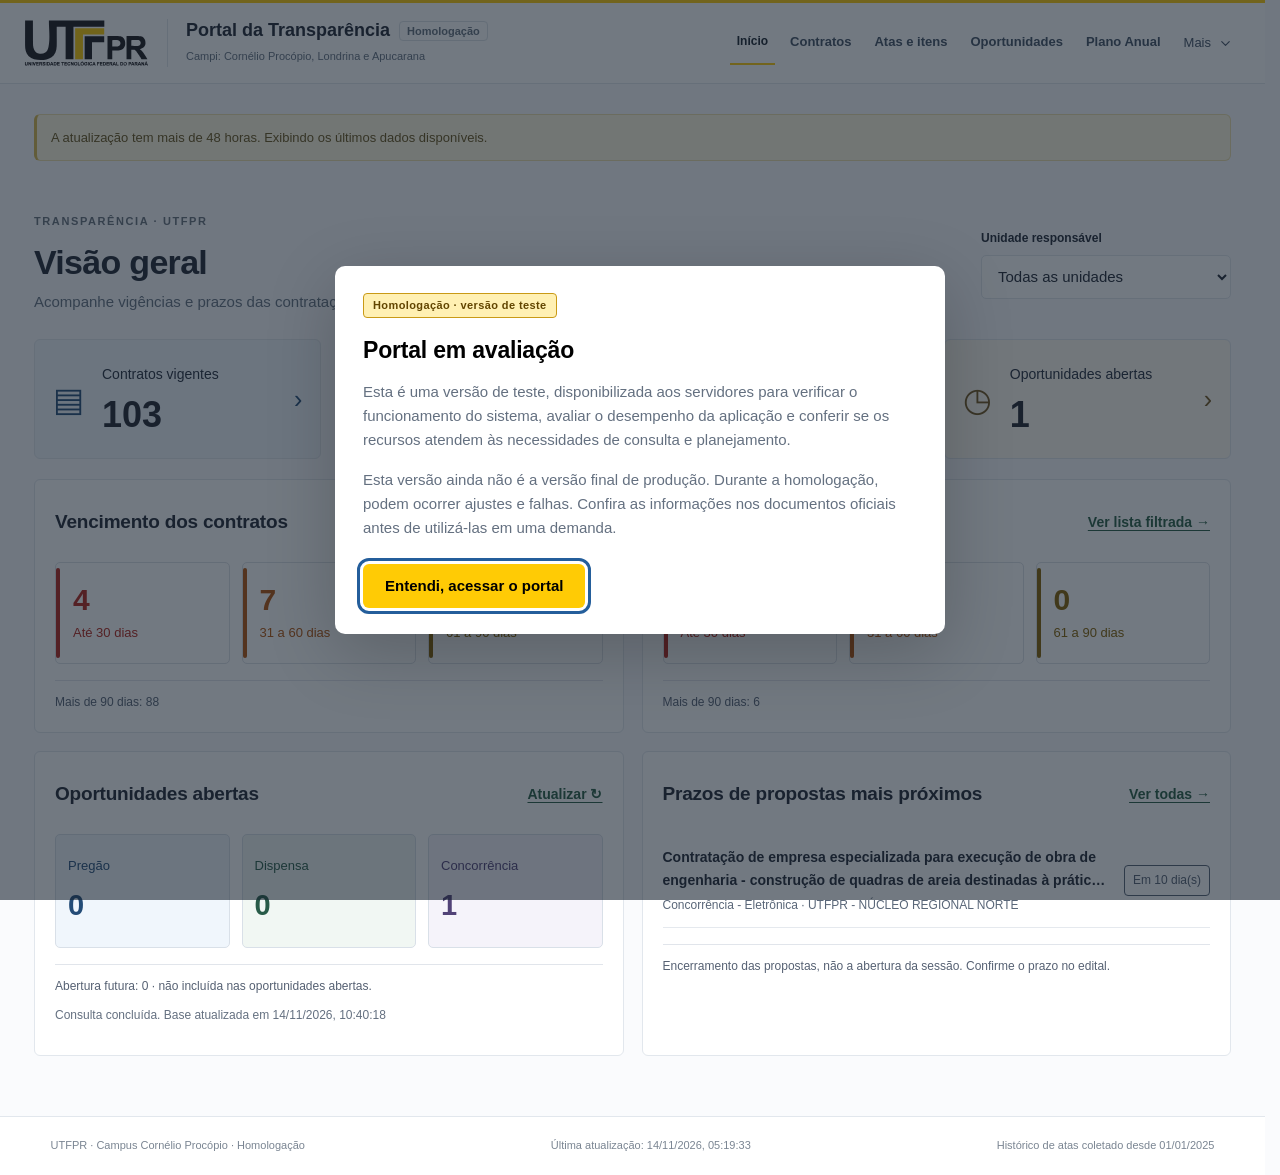
==== commit 9c9086a5: "Update index.html" ====
--- a/index.html
+++ b/index.html
@@ -2,7 +2,6 @@
 <html lang="pt-BR">
 
 <head>
-    <!-- URL HTTPS do Worker, sem barra final; deixe vazio até configurar. -->
     <meta name="central-contratos-api" content="https://utfpr-central-contratos.matheusfernandomollon.workers.dev">
     <title>Portal da Transparência · UTFPR</title>
     <base target="_top">
@@ -462,9 +461,9 @@
             Confira as informações nos documentos oficiais antes de utilizá-las em uma demanda.</p>
         <button id="closeHomologacao" type="button" class="primary" autofocus>Entendi, acessar o portal</button>
     </dialog>
-    <script src="./app.js?v=20261022-central5" defer></script>
-    <script src="./consultas-pncp.js?v=20261023-central5-ampliada" defer></script>
-    <script src="./relatorios-contratos.js?v=20261027-checkpoint6" defer></script>
+    <script src="./app.js?v=20261027-checkpoint6-0-2" defer></script>
+    <script src="./consultas-pncp.js?v=20261114-checkpoint8-1-0" defer></script>
+    <script src="./relatorios-contratos.js?v=20261027-checkpoint6-0-2" defer></script>
     <script src="./painel-inicial.js?v=20261020-acoes3" defer></script>
 </body>
 
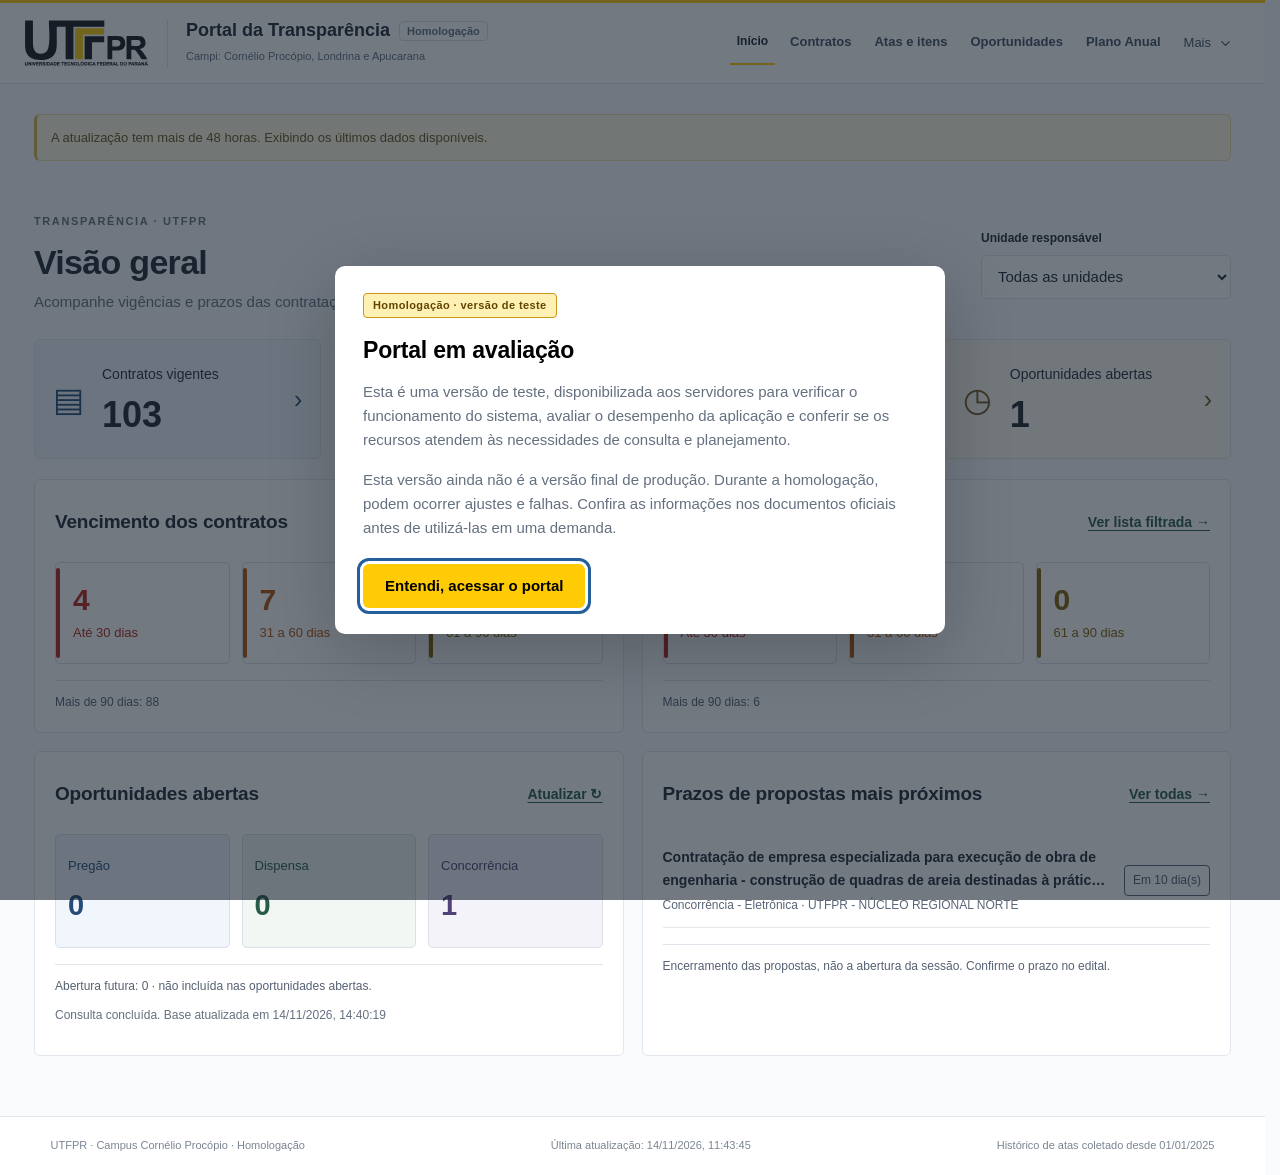
==== commit 1c3573e7: "Update index.html" ====
--- a/index.html
+++ b/index.html
@@ -2,6 +2,7 @@
 <html lang="pt-BR">
 
 <head>
+    <!-- URL HTTPS do Worker, sem barra final; deixe vazio até configurar. -->
     <meta name="central-contratos-api" content="https://utfpr-central-contratos.matheusfernandomollon.workers.dev">
     <title>Portal da Transparência · UTFPR</title>
     <base target="_top">
@@ -462,7 +463,7 @@
         <button id="closeHomologacao" type="button" class="primary" autofocus>Entendi, acessar o portal</button>
     </dialog>
     <script src="./app.js?v=20261027-checkpoint6-0-2" defer></script>
-    <script src="./consultas-pncp.js?v=20261114-checkpoint8-1-0" defer></script>
+    <script src="./consultas-pncp.js?v=20261114-checkpoint8-1-2" defer></script>
     <script src="./relatorios-contratos.js?v=20261027-checkpoint6-0-2" defer></script>
     <script src="./painel-inicial.js?v=20261020-acoes3" defer></script>
 </body>
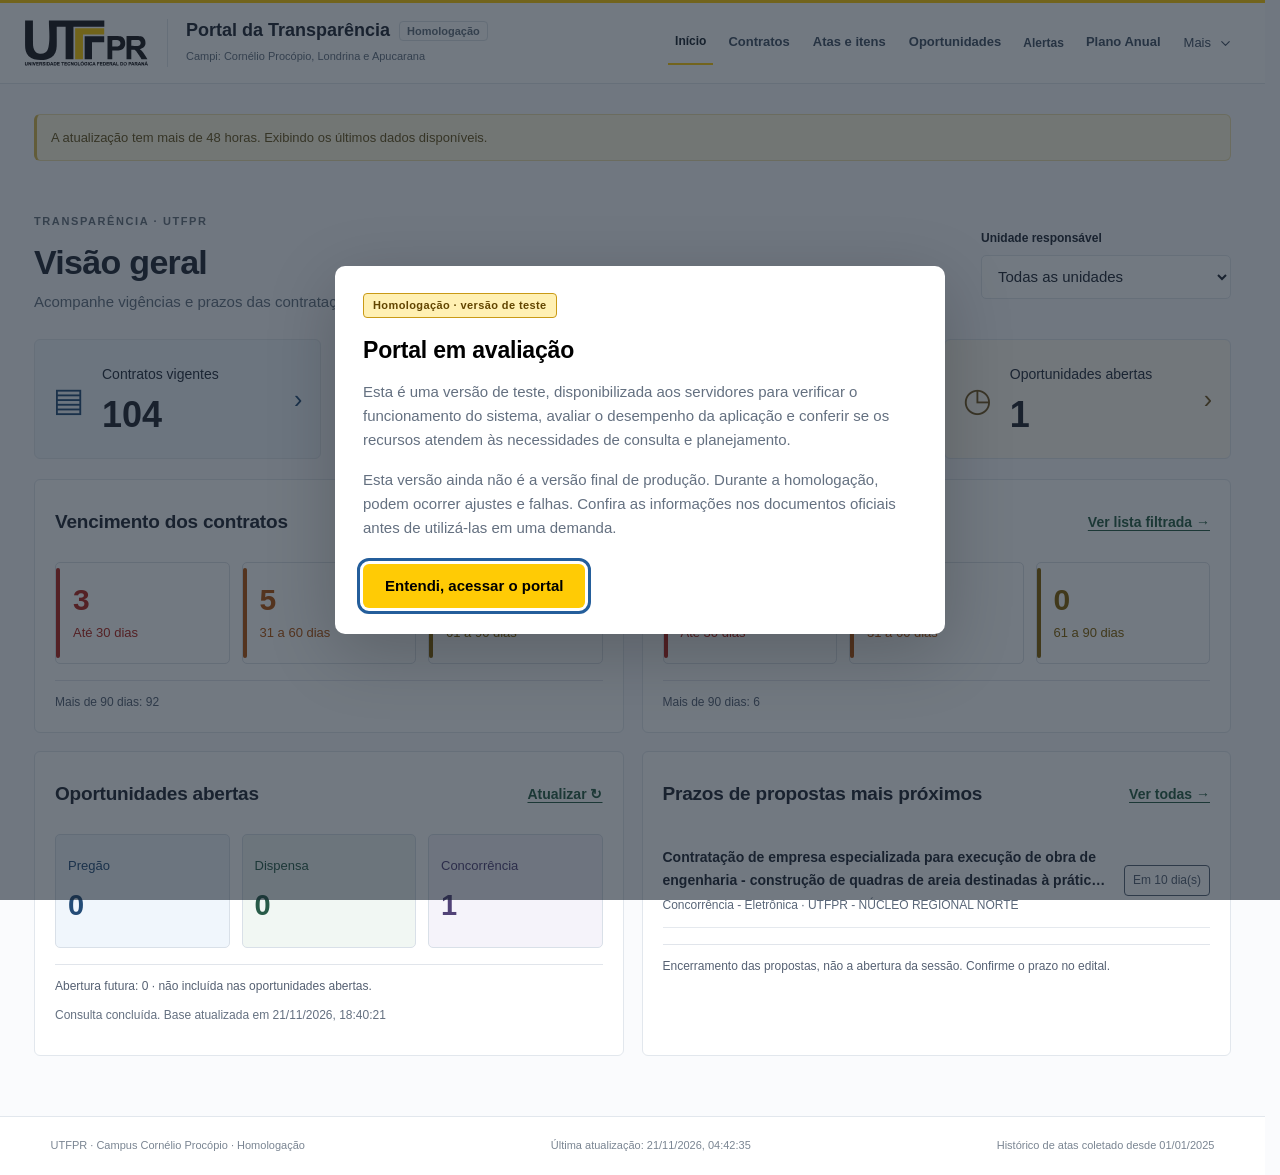
==== commit 922cc55b: "Update index.html" ====
--- a/index.html
+++ b/index.html
@@ -462,10 +462,11 @@
             Confira as informações nos documentos oficiais antes de utilizá-las em uma demanda.</p>
         <button id="closeHomologacao" type="button" class="primary" autofocus>Entendi, acessar o portal</button>
     </dialog>
-    <script src="./app.js?v=20261027-checkpoint6-0-2" defer></script>
-    <script src="./consultas-pncp.js?v=20261114-checkpoint8-1-2" defer></script>
+    <script src="./app.js?v=20261114-aviso-manutencao-1" defer></script>
+    <script src="./consultas-pncp.js?v=20261114-checkpoint8-1-5" defer></script>
     <script src="./relatorios-contratos.js?v=20261027-checkpoint6-0-2" defer></script>
     <script src="./painel-inicial.js?v=20261020-acoes3" defer></script>
+    <script src="./alertas-portal.js" defer></script>
 </body>
 
 </html>
